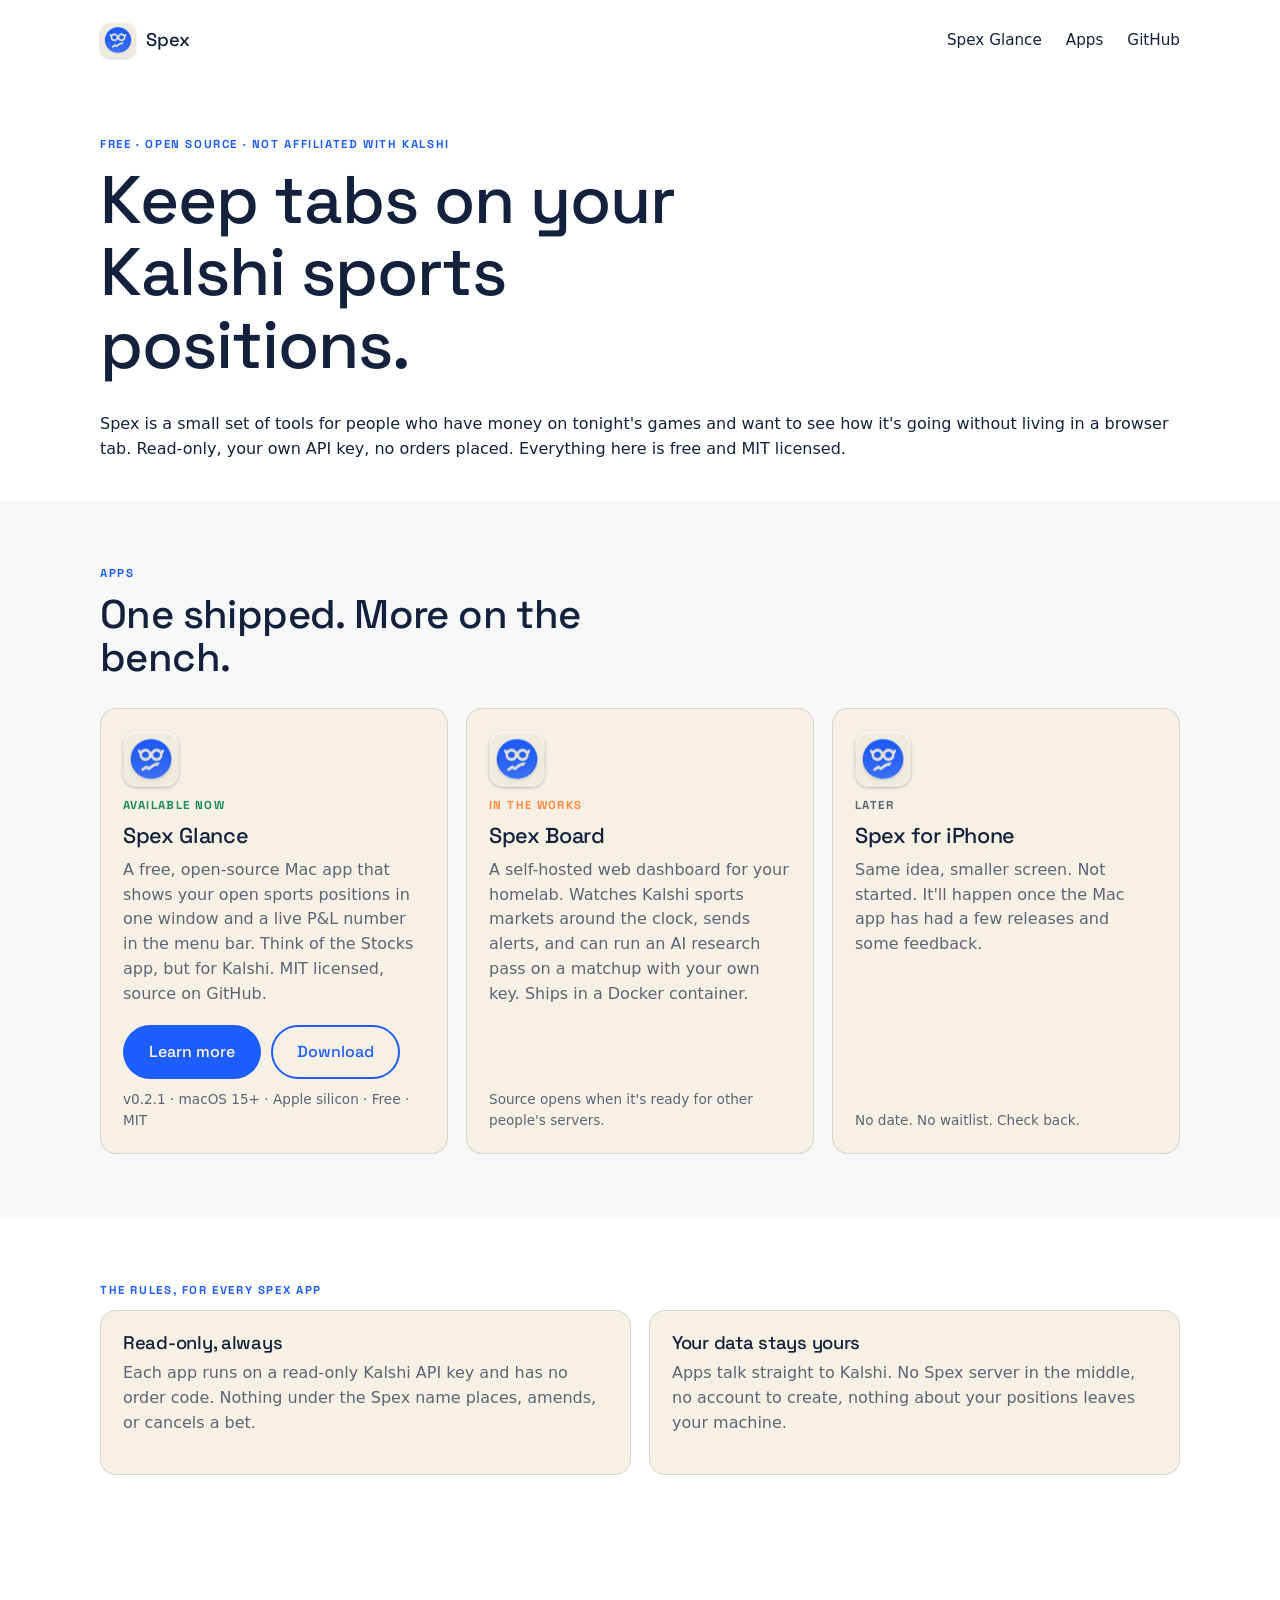
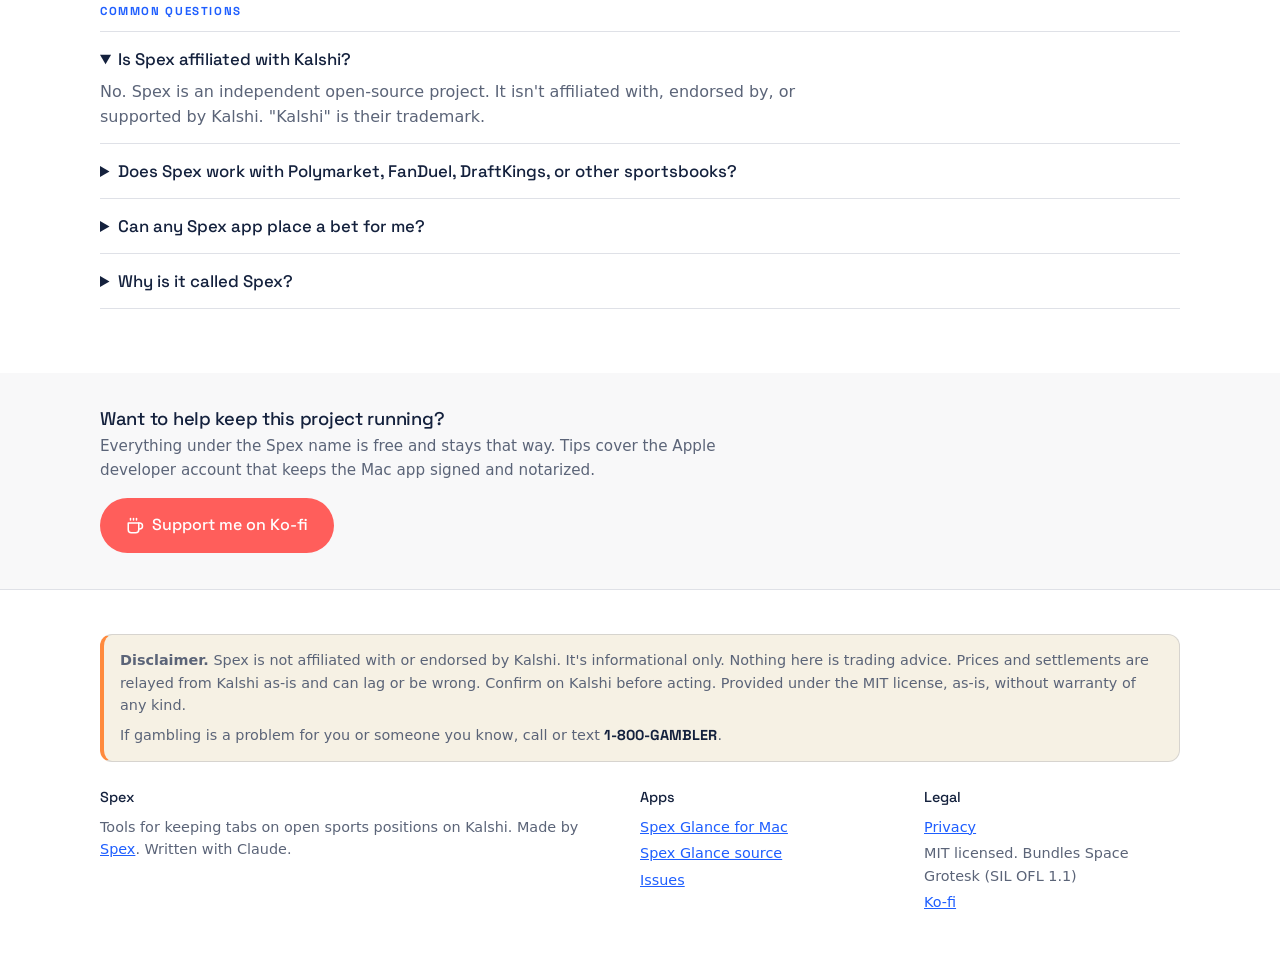
==== index.html @ ed61b1a3 "Initial import: spex.bet site (clean-copy migration)" ====
<!DOCTYPE html>
<html lang="en">
<head>
<meta charset="utf-8">
<meta name="viewport" content="width=device-width, initial-scale=1">
<title>Spex: free tools to track your Kalshi sports bets</title>
<meta name="description" content="Spex is a family of free, open-source apps for watching your open Kalshi sports positions: a Mac menu bar app now, a self-hosted dashboard next. Read-only, no orders placed. Not affiliated with Kalshi.">
<link rel="canonical" href="https://spex.bet/">
<link rel="icon" type="image/png" href="/assets/app-icon.png">
<link rel="apple-touch-icon" href="/assets/app-icon.png">
<meta name="theme-color" content="#1E5EFF">
<meta name="color-scheme" content="light dark">
<meta property="og:type" content="website">
<meta property="og:site_name" content="Spex">
<meta property="og:title" content="Spex: free tools to track your Kalshi sports bets">
<meta property="og:description" content="Free, open-source tools for watching your open Kalshi sports positions. Spex Glance for Mac is out now.">
<meta property="og:url" content="https://spex.bet/">
<meta property="og:image" content="https://spex.bet/assets/og-spex.png">
<meta name="twitter:card" content="summary_large_image">
<meta name="twitter:title" content="Spex: free tools to track your Kalshi sports bets">
<meta name="twitter:description" content="Free, open-source tools for watching your open Kalshi sports positions. Spex Glance for Mac is out now.">
<meta name="twitter:image" content="https://spex.bet/assets/og-spex.png">
<script type="application/ld+json">
{
  "@context": "https://schema.org",
  "@type": "WebSite",
  "name": "Spex",
  "url": "https://spex.bet/",
  "description": "Free, open-source tools for keeping tabs on open Kalshi sports positions.",
  "author": { "@type": "Person", "name": "Spex", "url": "https://spex.bet" }
}
</script>
<script type="application/ld+json">
{
  "@context": "https://schema.org",
  "@type": "FAQPage",
  "mainEntity": [
    { "@type": "Question", "name": "Is Spex affiliated with Kalshi?",
      "acceptedAnswer": { "@type": "Answer", "text": "No. Spex is an independent open-source project. It isn't affiliated with, endorsed by, or supported by Kalshi. Kalshi is their trademark." } },
    { "@type": "Question", "name": "Does Spex work with Polymarket, FanDuel, DraftKings, or other sportsbooks?",
      "acceptedAnswer": { "@type": "Answer", "text": "No. Every Spex app reads from Kalshi's API and nothing else. Other prediction markets and sportsbooks have their own APIs or none at all, and there's no plan to add them." } },
    { "@type": "Question", "name": "Can any Spex app place a bet for me?",
      "acceptedAnswer": { "@type": "Answer", "text": "No. They run on read-only Kalshi API keys and have no order code. They show you what you hold and what it's worth." } },
    { "@type": "Question", "name": "Why is it called Spex?",
      "acceptedAnswer": { "@type": "Answer", "text": "A haruspex was a Roman priest who predicted the future by reading the entrails of a sacrificed animal. That's roughly what checking your Kalshi portfolio at 11pm feels like. Spex is the tail end of that word, and also specs, as in the glasses in the logo. Less mess, same anxiety." } }
  ]
}
</script>
<link rel="stylesheet" href="/assets/site.css">
<style>
.apps{display:grid;grid-template-columns:repeat(3,1fr);gap:18px;margin-top:28px}
@media (max-width:860px){.apps{grid-template-columns:1fr}}
.app{display:flex;flex-direction:column;gap:10px}
.app .status{font-family:var(--display);font-weight:700;font-size:.72rem;text-transform:uppercase;letter-spacing:.12em}
.app .status.live{color:var(--up)} .app .status.soon{color:var(--ember)} .app .status.later{color:var(--muted)}
.app h3{font-size:1.35rem;margin:0}
.app p{margin:0;flex:1}
.app .row{display:flex;gap:10px;flex-wrap:wrap;margin-top:8px}
.app img{width:56px;height:56px;border-radius:14px;box-shadow:0 1px 3px rgba(11,30,68,.25)}
.hero-brand{padding-top:56px;padding-bottom:24px}
.support h3{margin:0 0 6px}
.support p{margin:0 0 16px;font-size:.95rem;max-width:70ch}
.btn.kofi{background:#FF5E5B;color:#fff}
.hero-brand h1{max-width:14ch}
.hero-brand h1{font-size:clamp(2.4rem,6vw,4.2rem)}
</style>
</head>
<body>
<header class="wrap">
  <nav aria-label="Primary">
    <a class="brand" href="/"><img src="/assets/app-icon.png" alt="" width="36" height="36">Spex</a>
    <ul>
      <li><a href="/glance/">Spex Glance</a></li>
      <li><a href="#apps">Apps</a></li>
      <li><a href="https://spex.bet">GitHub</a></li>
    </ul>
  </nav>
</header>
<main>
<section class="wrap hero-brand">
  <div class="eyebrow">Free · Open source · Not affiliated with Kalshi</div>
  <h1>Keep tabs on your Kalshi sports positions.</h1>
  <p class="lede">Spex is a small set of tools for people who have money on tonight's games and want to see how it's going without living in a browser tab. Read-only, your own API key, no orders placed. Everything here is free and MIT licensed.</p>
</section>

<section id="apps" class="alt">
  <div class="wrap">
    <div class="eyebrow">Apps</div>
    <h2>One shipped. More on the bench.</h2>
    <div class="apps">
      <div class="card app">
        <img src="/assets/app-icon.png" alt="" width="56" height="56">
        <span class="status live">Available now</span>
        <h3>Spex Glance</h3>
        <p class="muted">A free, open-source Mac app that shows your open sports positions in one window and a live P&amp;L number in the menu bar. Think of the Stocks app, but for Kalshi. MIT licensed, source on GitHub.</p>
        <div class="row">
          <a class="btn primary" href="/glance/">Learn more</a>
          <a class="btn ghost" href="https://github.com/spexbet/spex-glance/releases/latest">Download</a>
        </div>
        <span class="fineprint"><span data-version>v0.2.1</span> · macOS 15+ · Apple silicon · Free · MIT</span>
      </div>
      <div class="card app">
        <img src="/assets/app-icon.png" alt="" width="56" height="56">
        <span class="status soon">In the works</span>
        <h3>Spex Board</h3>
        <p class="muted">A self-hosted web dashboard for your homelab. Watches Kalshi sports markets around the clock, sends alerts, and can run an AI research pass on a matchup with your own key. Ships in a Docker container.</p>
        <div class="row"><span class="fineprint">Source opens when it's ready for other people's servers.</span></div>
      </div>
      <div class="card app">
        <img src="/assets/app-icon.png" alt="" width="56" height="56">
        <span class="status later">Later</span>
        <h3>Spex for iPhone</h3>
        <p class="muted">Same idea, smaller screen. Not started. It'll happen once the Mac app has had a few releases and some feedback.</p>
        <div class="row"><span class="fineprint">No date. No waitlist. Check back.</span></div>
      </div>
    </div>
  </div>
</section>

<section>
  <div class="wrap">
    <div class="eyebrow">The rules, for every Spex app</div>
    <div class="two">
      <div class="card"><h3>Read-only, always</h3><p class="muted">Each app runs on a read-only Kalshi API key and has no order code. Nothing under the Spex name places, amends, or cancels a bet.</p></div>
      <div class="card"><h3>Your data stays yours</h3><p class="muted">Apps talk straight to Kalshi. No Spex server in the middle, no account to create, nothing about your positions leaves your machine.</p></div>
    </div>
  </div>
</section>
<section>
  <div class="wrap">
    <div class="eyebrow">Common questions</div>
    <details open><summary>Is Spex affiliated with Kalshi?</summary><p>No. Spex is an independent open-source project. It isn't affiliated with, endorsed by, or supported by Kalshi. "Kalshi" is their trademark.</p></details>
    <details><summary>Does Spex work with Polymarket, FanDuel, DraftKings, or other sportsbooks?</summary><p>No. Every Spex app reads from Kalshi's API and nothing else. Other prediction markets and sportsbooks have their own APIs or none at all, and there's no plan to add them.</p></details>
    <details><summary>Can any Spex app place a bet for me?</summary><p>No. They run on read-only Kalshi API keys and have no order code. They show you what you hold and what it's worth.</p></details>
    <details><summary>Why is it called Spex?</summary><p>A haruspex was a Roman priest who predicted the future by reading the entrails of a sacrificed animal. That's roughly what checking your Kalshi portfolio at 11pm feels like. Spex is the tail end of that word, and also specs, as in the glasses in the logo. Less mess, same anxiety.</p></details>
  </div>
</section>

<section class="alt" style="padding:36px 0">
  <div class="wrap support">
    <h3>Want to help keep this project running?</h3>
    <p class="muted">Everything under the Spex name is free and stays that way. Tips cover the Apple developer account that keeps the Mac app signed and notarized.</p>
    <a class="btn kofi" href="https://ko-fi.com/U4B527UPTU">
      <svg viewBox="0 0 24 24" fill="none" stroke="currentColor" stroke-width="2" stroke-linecap="round" stroke-linejoin="round" aria-hidden="true"><path d="M17 8h1a4 4 0 0 1 0 8h-1"/><path d="M3 8h14v9a4 4 0 0 1-4 4H7a4 4 0 0 1-4-4Z"/><path d="M6 2v2"/><path d="M10 2v2"/><path d="M14 2v2"/></svg>
      Support me on Ko-fi
    </a>
  </div>
</section>
</main>

<footer>
  <div class="wrap">
    <div class="disclaimer">
      <strong>Disclaimer.</strong> Spex is not affiliated with or endorsed by Kalshi. It's informational only. Nothing here is trading advice. Prices and settlements are relayed from Kalshi as-is and can lag or be wrong. Confirm on Kalshi before acting. Provided under the MIT license, as-is, without warranty of any kind.
      <div style="margin-top:8px">If gambling is a problem for you or someone you know, call or text <span class="help">1-800-GAMBLER</span>.</div>
    </div>
    <div class="cols">
      <div>
        <h4>Spex</h4>
        <p>Tools for keeping tabs on open sports positions on Kalshi. Made by <a href="https://spex.bet">Spex</a>. Written with Claude.</p>
      </div>
      <div>
        <h4>Apps</h4>
        <ul>
          <li><a href="/glance/">Spex Glance for Mac</a></li>
          <li><a href="https://github.com/spexbet/spex-glance">Spex Glance source</a></li>
          <li><a href="https://github.com/spexbet/spex-glance/issues">Issues</a></li>
        </ul>
      </div>
      <div>
        <h4>Legal</h4>
        <ul>
          <li><a href="/privacy.html">Privacy</a></li>
          <li>MIT licensed. Bundles Space Grotesk (SIL OFL 1.1)</li>
          <li><a href="https://ko-fi.com/U4B527UPTU">Ko-fi</a></li>
        </ul>
      </div>
    </div>
  </div>
</footer>
</body>
</html>
---- assets/site.css ----
@font-face{font-family:"Space Grotesk";font-style:normal;font-weight:500;font-display:swap;src:url(/assets/fonts/space-grotesk-latin-500-normal.woff2) format("woff2")}
@font-face{font-family:"Space Grotesk";font-style:normal;font-weight:700;font-display:swap;src:url(/assets/fonts/space-grotesk-latin-700-normal.woff2) format("woff2")}

:root{
  --paper:#F6F1E4; --cobalt:#1E5EFF; --cream:#FFF4D6; --ember:#FF8A3D; --navy:#0B1E44;
  --bg:#FFFFFF; --alt:#F7F7F8; --fg:#14213D; --muted:#5B6478; --card:var(--paper); --line:rgba(11,30,68,.13);
  --up:#1B8A5A;
  --display:"Space Grotesk",ui-sans-serif,system-ui,sans-serif;
  --body:-apple-system,BlinkMacSystemFont,"SF Pro Text","Segoe UI",Inter,system-ui,sans-serif;
  --mono:ui-monospace,"SF Mono",Menlo,Consolas,monospace;
}
@media (prefers-color-scheme:dark){
  :root:not([data-theme="light"]){
    --bg:var(--navy); --alt:#10244F; --fg:#F1EDE1; --muted:#A9B3C9; --card:#12305F; --line:rgba(255,244,214,.15); --up:#4FD38F;
  }
}
:root[data-theme="dark"]{ --bg:var(--navy); --alt:#10244F; --fg:#F1EDE1; --muted:#A9B3C9; --card:#12305F; --line:rgba(255,244,214,.15); --up:#4FD38F; }

*{box-sizing:border-box}
html{scroll-behavior:smooth}
body{margin:0;background:var(--bg);color:var(--fg);font-family:var(--body);line-height:1.55;-webkit-font-smoothing:antialiased}
a{color:var(--cobalt)}
img{max-width:100%;height:auto;display:block}
.shot{max-width:100%}
h1,h2,h3{font-family:var(--display);font-weight:500;letter-spacing:-.015em;line-height:1.08;margin:0 0 .45em}
h1{font-size:clamp(2.4rem,6.4vw,4.4rem)}
h2{font-size:clamp(1.7rem,3.6vw,2.5rem);max-width:22ch}
h3{font-size:1.15rem}
p{margin:0 0 1em}
.wrap{max-width:1120px;margin:0 auto;padding:0 20px}
.eyebrow{font-family:var(--display);font-weight:700;text-transform:uppercase;letter-spacing:.14em;font-size:.72rem;color:var(--cobalt);margin-bottom:10px}
.muted{color:var(--muted)}

nav{display:flex;align-items:center;justify-content:space-between;padding:22px 0}
.brand{display:flex;align-items:center;gap:10px;text-decoration:none;color:var(--fg);font-family:var(--display);font-weight:500;font-size:1.15rem}
.brand img{width:36px;height:36px;border-radius:10px;box-shadow:0 1px 2px rgba(11,30,68,.2)}
nav ul{list-style:none;display:flex;gap:24px;margin:0;padding:0}
nav ul a{text-decoration:none;color:var(--fg);font-size:.95rem}
@media (max-width:640px){nav ul{display:none}}

.btn{display:inline-flex;align-items:center;gap:8px;border-radius:999px;padding:13px 24px;font-family:var(--display);font-weight:500;text-decoration:none;font-size:1rem;border:2px solid transparent}
.btn:active{transform:translateY(1px)}
.btn.primary{background:var(--cobalt);color:var(--cream)}
.btn.ghost{border-color:var(--cobalt);color:var(--cobalt)}
.btn svg{width:18px;height:18px}
.cta-row{display:flex;flex-wrap:wrap;gap:12px;margin:22px 0 12px}
.fineprint{font-size:.85rem;color:var(--muted)}

.hero{padding-top:36px;padding-bottom:30px}
.hero-grid{display:grid;grid-template-columns:1.15fr .85fr;gap:56px;align-items:center}
@media (max-width:880px){.hero-grid{grid-template-columns:1fr;gap:36px}}
.hero p.lede{font-size:1.2rem;max-width:48ch}
.shot{border-radius:14px;box-shadow:0 40px 80px -30px rgba(11,30,68,.55),0 0 0 1px var(--line);background:var(--card)}
.hero .shot{max-width:100%;width:420px;margin:0 auto}
.caption{font-size:.8rem;color:var(--muted);margin-top:12px;text-align:center}

section{padding:64px 0}
section.alt{background:var(--alt);background:color-mix(in srgb,var(--fg) 3%,var(--bg))}
.split{display:grid;grid-template-columns:1fr 1fr;gap:48px;align-items:center}
@media (max-width:880px){.split{grid-template-columns:1fr}}
.split .shot{max-width:100%;width:440px;margin:0 auto}
.grid{display:grid;gap:18px}
.grid.c3{grid-template-columns:repeat(3,1fr)}
@media (max-width:820px){.grid.c3{grid-template-columns:1fr}}
.card{background:var(--card);border:1px solid var(--line);border-radius:16px;padding:22px}
.card h3{margin-top:0}
.two{display:grid;grid-template-columns:1fr 1fr;gap:18px}
@media (max-width:820px){.two{grid-template-columns:1fr}}
ul.check{list-style:none;padding:0;margin:0}
ul.check li{padding:6px 0 6px 28px;position:relative}
ul.check li::before{content:"";position:absolute;left:0;top:11px;width:16px;height:16px;border-radius:50%;background:var(--cobalt)}
ul.check li::after{content:"";position:absolute;left:5px;top:14px;width:6px;height:9px;border:solid var(--cream);border-width:0 2px 2px 0;transform:rotate(45deg)}
ul.no li::before{background:var(--muted)}
ul.no li::after{border:0;width:8px;height:2px;background:var(--cream);left:4px;top:18px;transform:none}
ol.steps{counter-reset:s;list-style:none;padding:0;margin:0;display:grid;gap:14px}
ol.steps li{counter-increment:s;background:var(--card);border:1px solid var(--line);border-radius:16px;padding:18px 18px 18px 66px;position:relative}
ol.steps li::before{content:counter(s);position:absolute;left:18px;top:16px;width:32px;height:32px;border-radius:50%;background:var(--cobalt);color:var(--cream);font-family:var(--display);font-weight:700;display:grid;place-items:center}
ol.steps b{font-family:var(--display);font-weight:500;display:block;margin-bottom:2px}
details{border-top:1px solid var(--line);padding:14px 0}
details:last-of-type{border-bottom:1px solid var(--line)}
summary{cursor:pointer;font-family:var(--display);font-weight:500;font-size:1.05rem}
details p{margin:8px 0 0;color:var(--muted);max-width:70ch}
kbd{font-family:var(--mono);font-size:.85em;background:var(--alt);background:color-mix(in srgb,var(--fg) 8%,var(--bg));border:1px solid var(--line);border-radius:5px;padding:1px 6px}
.reqs{display:flex;flex-wrap:wrap;gap:10px;margin-top:20px}
.reqs span{border:1px solid var(--line);border-radius:999px;padding:6px 14px;font-size:.9rem;background:var(--card)}

footer{padding:44px 0 60px;border-top:1px solid var(--line);font-size:.9rem;color:var(--muted)}
footer .cols{display:grid;grid-template-columns:2fr 1fr 1fr;gap:28px}
@media (max-width:820px){footer .cols{grid-template-columns:1fr}}
footer h4{font-family:var(--display);font-weight:500;color:var(--fg);margin:0 0 8px}
footer ul{list-style:none;padding:0;margin:0}
footer li{margin:4px 0}
.disclaimer{border:1px solid var(--line);border-left:4px solid var(--ember);border-radius:12px;padding:14px 16px;margin:0 0 24px;background:var(--card)}
.help{font-family:var(--display);font-weight:700;color:var(--fg)}

.features .card{display:flex;flex-direction:column}
.features .card h3{margin-top:0}
.features .card p{margin:0}
.fi{display:inline-grid;place-items:center;width:40px;height:40px;border-radius:12px;background:var(--cobalt);color:var(--cream);margin-bottom:12px}
.fi svg{width:22px;height:22px;fill:none;stroke:currentColor;stroke-width:2;stroke-linecap:round;stroke-linejoin:round}

/* detail crop shown wider than the hero window, so its text reads larger, like a magnified slice */
.split>div{min-width:0}
.zoom{border-radius:14px;overflow:hidden;box-shadow:0 40px 80px -30px rgba(11,30,68,.55),0 0 0 1px var(--line);background:var(--card);width:100%;max-width:600px;margin:0 auto}
.zoom img{width:100%;display:block}

/* Homebrew one-liner under the download buttons */
.brew{display:inline-flex;align-items:center;gap:10px;max-width:100%;margin:2px 0 10px;padding:8px 8px 8px 12px;border:1px solid var(--line);border-radius:12px;background:var(--card);font-size:.9rem}
.brew .tag{font-family:var(--display);font-weight:700;text-transform:uppercase;letter-spacing:.12em;font-size:.66rem;color:var(--cobalt);white-space:nowrap}
.brew code{font-family:var(--mono);font-size:.86em;color:var(--fg);overflow-x:auto;white-space:nowrap;min-width:0;flex:1 1 auto;scrollbar-width:thin}
.brew button{font:inherit;font-family:var(--display);font-weight:500;font-size:.8rem;border:0;border-radius:999px;padding:6px 12px;background:var(--cobalt);color:var(--cream);cursor:pointer;white-space:nowrap}
.brew button:active{transform:translateY(1px)}
@media (max-width:520px){.brew{display:flex;flex-wrap:wrap;width:100%;box-sizing:border-box}.brew code{flex:1 1 100%;order:3;padding-top:4px}.brew button{margin-left:auto}}
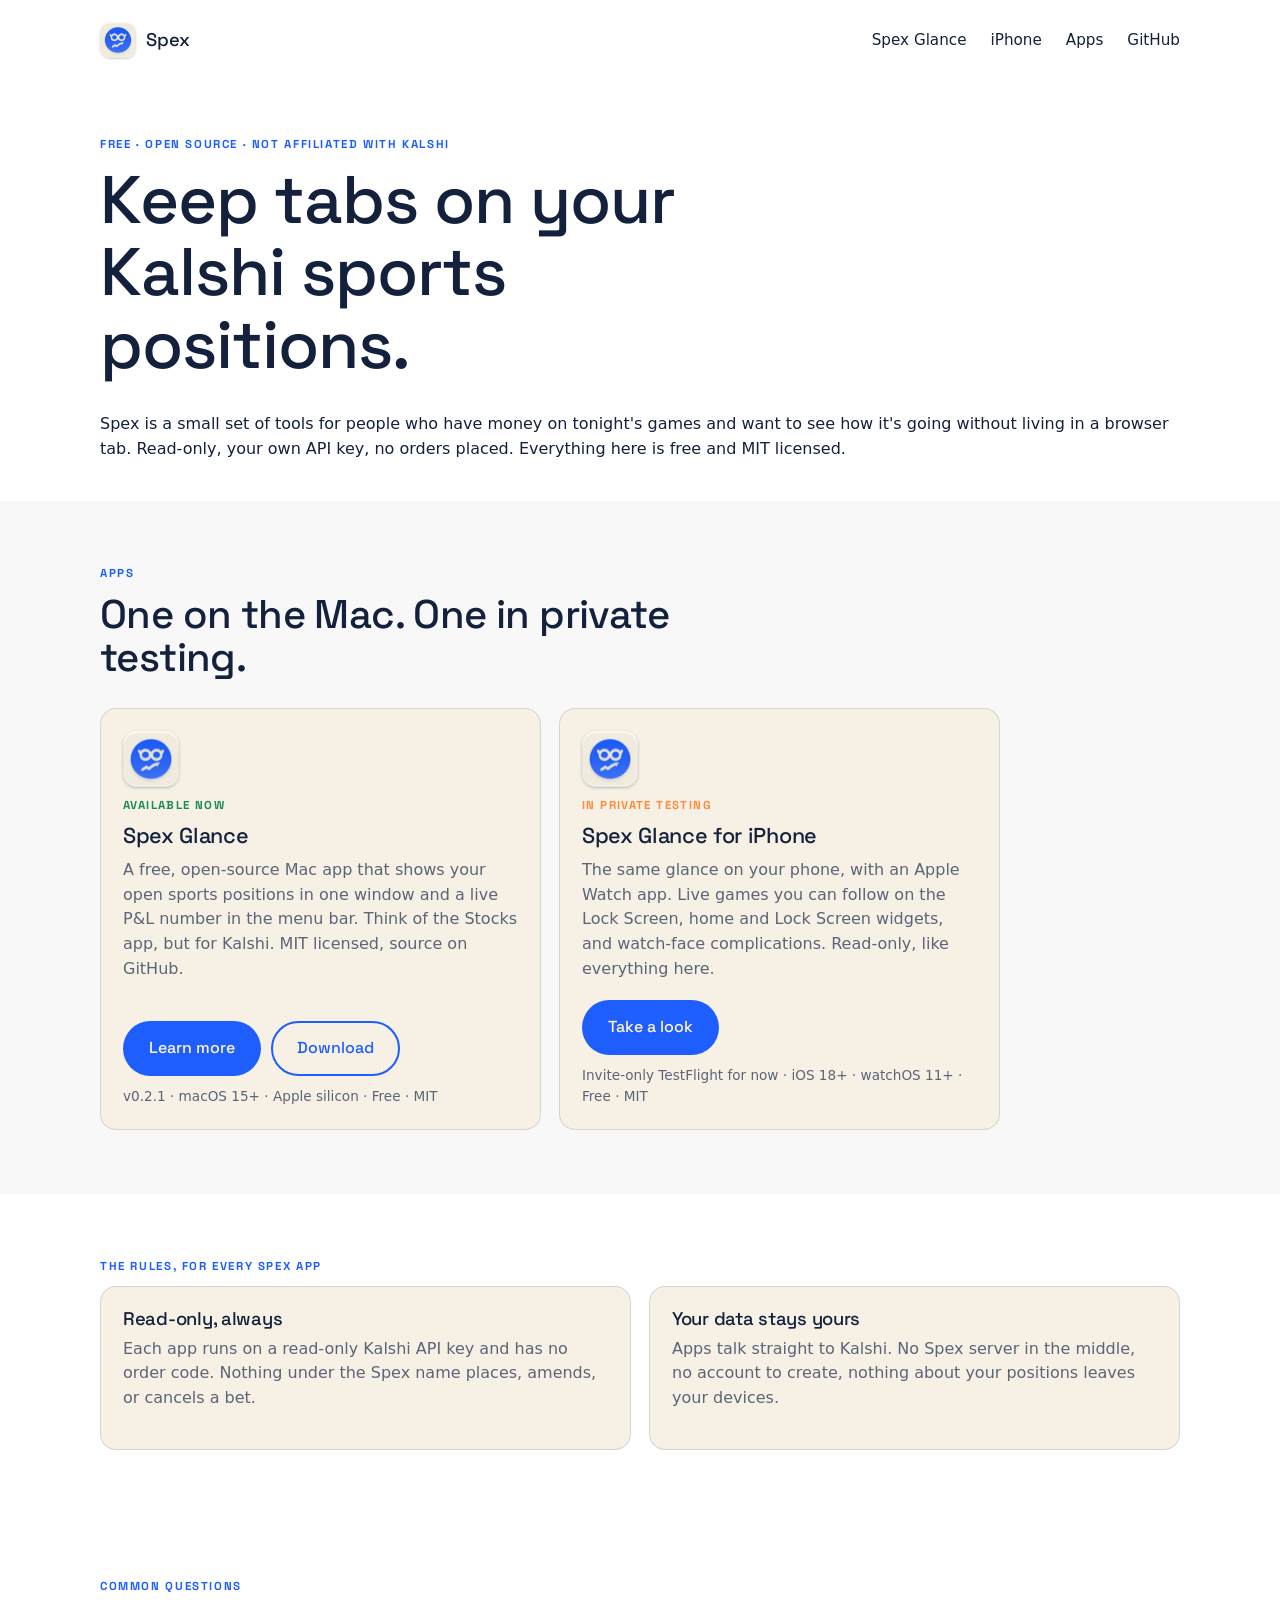
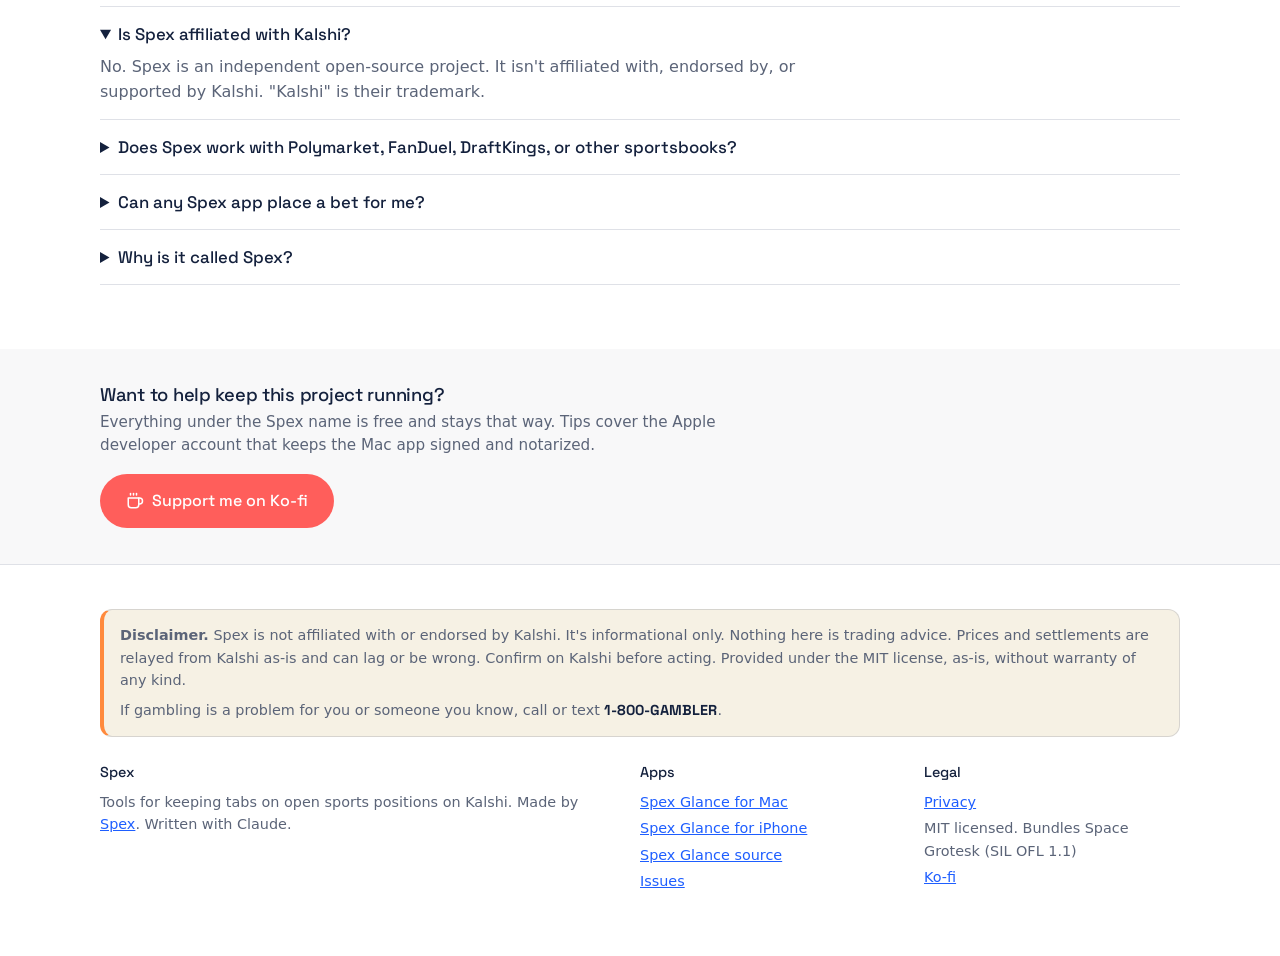
==== commit c8094d2a: "Spex Glance for iPhone and Apple Watch page (private testing); drop Spex Board - New /ios/ page: the" ====
--- a/index.html
+++ b/index.html
@@ -4,7 +4,7 @@
 <meta charset="utf-8">
 <meta name="viewport" content="width=device-width, initial-scale=1">
 <title>Spex: free tools to track your Kalshi sports bets</title>
-<meta name="description" content="Spex is a family of free, open-source apps for watching your open Kalshi sports positions: a Mac menu bar app now, a self-hosted dashboard next. Read-only, no orders placed. Not affiliated with Kalshi.">
+<meta name="description" content="Spex is a family of free, open-source apps for watching your open Kalshi sports positions: a Mac menu bar app now, an iPhone and Apple Watch app in private testing. Read-only, no orders placed. Not affiliated with Kalshi.">
 <link rel="canonical" href="https://spex.bet/">
 <link rel="icon" type="image/png" href="/assets/app-icon.png">
 <link rel="apple-touch-icon" href="/assets/app-icon.png">
@@ -48,7 +48,7 @@
 </script>
 <link rel="stylesheet" href="/assets/site.css">
 <style>
-.apps{display:grid;grid-template-columns:repeat(3,1fr);gap:18px;margin-top:28px}
+.apps{display:grid;grid-template-columns:repeat(2,1fr);gap:18px;margin-top:28px;max-width:900px}
 @media (max-width:860px){.apps{grid-template-columns:1fr}}
 .app{display:flex;flex-direction:column;gap:10px}
 .app .status{font-family:var(--display);font-weight:700;font-size:.72rem;text-transform:uppercase;letter-spacing:.12em}
@@ -71,6 +71,7 @@
     <a class="brand" href="/"><img src="/assets/app-icon.png" alt="" width="36" height="36">Spex</a>
     <ul>
       <li><a href="/glance/">Spex Glance</a></li>
+      <li><a href="/ios/">iPhone</a></li>
       <li><a href="#apps">Apps</a></li>
       <li><a href="https://spex.bet">GitHub</a></li>
     </ul>
@@ -86,7 +87,7 @@
 <section id="apps" class="alt">
   <div class="wrap">
     <div class="eyebrow">Apps</div>
-    <h2>One shipped. More on the bench.</h2>
+    <h2>One on the Mac. One in private testing.</h2>
     <div class="apps">
       <div class="card app">
         <img src="/assets/app-icon.png" alt="" width="56" height="56">
@@ -101,17 +102,13 @@
       </div>
       <div class="card app">
         <img src="/assets/app-icon.png" alt="" width="56" height="56">
-        <span class="status soon">In the works</span>
-        <h3>Spex Board</h3>
-        <p class="muted">A self-hosted web dashboard for your homelab. Watches Kalshi sports markets around the clock, sends alerts, and can run an AI research pass on a matchup with your own key. Ships in a Docker container.</p>
-        <div class="row"><span class="fineprint">Source opens when it's ready for other people's servers.</span></div>
-      </div>
-      <div class="card app">
-        <img src="/assets/app-icon.png" alt="" width="56" height="56">
-        <span class="status later">Later</span>
-        <h3>Spex for iPhone</h3>
-        <p class="muted">Same idea, smaller screen. Not started. It'll happen once the Mac app has had a few releases and some feedback.</p>
-        <div class="row"><span class="fineprint">No date. No waitlist. Check back.</span></div>
+        <span class="status soon">In private testing</span>
+        <h3>Spex Glance for iPhone</h3>
+        <p class="muted">The same glance on your phone, with an Apple Watch app. Live games you can follow on the Lock Screen, home and Lock Screen widgets, and watch-face complications. Read-only, like everything here.</p>
+        <div class="row">
+          <a class="btn primary" href="/ios/">Take a look</a>
+        </div>
+        <span class="fineprint">Invite-only TestFlight for now · iOS 18+ · watchOS 11+ · Free · MIT</span>
       </div>
     </div>
   </div>
@@ -122,7 +119,7 @@
     <div class="eyebrow">The rules, for every Spex app</div>
     <div class="two">
       <div class="card"><h3>Read-only, always</h3><p class="muted">Each app runs on a read-only Kalshi API key and has no order code. Nothing under the Spex name places, amends, or cancels a bet.</p></div>
-      <div class="card"><h3>Your data stays yours</h3><p class="muted">Apps talk straight to Kalshi. No Spex server in the middle, no account to create, nothing about your positions leaves your machine.</p></div>
+      <div class="card"><h3>Your data stays yours</h3><p class="muted">Apps talk straight to Kalshi. No Spex server in the middle, no account to create, nothing about your positions leaves your devices.</p></div>
     </div>
   </div>
 </section>
@@ -163,6 +160,7 @@
         <h4>Apps</h4>
         <ul>
           <li><a href="/glance/">Spex Glance for Mac</a></li>
+          <li><a href="/ios/">Spex Glance for iPhone</a></li>
           <li><a href="https://github.com/spexbet/spex-glance">Spex Glance source</a></li>
           <li><a href="https://github.com/spexbet/spex-glance/issues">Issues</a></li>
         </ul>
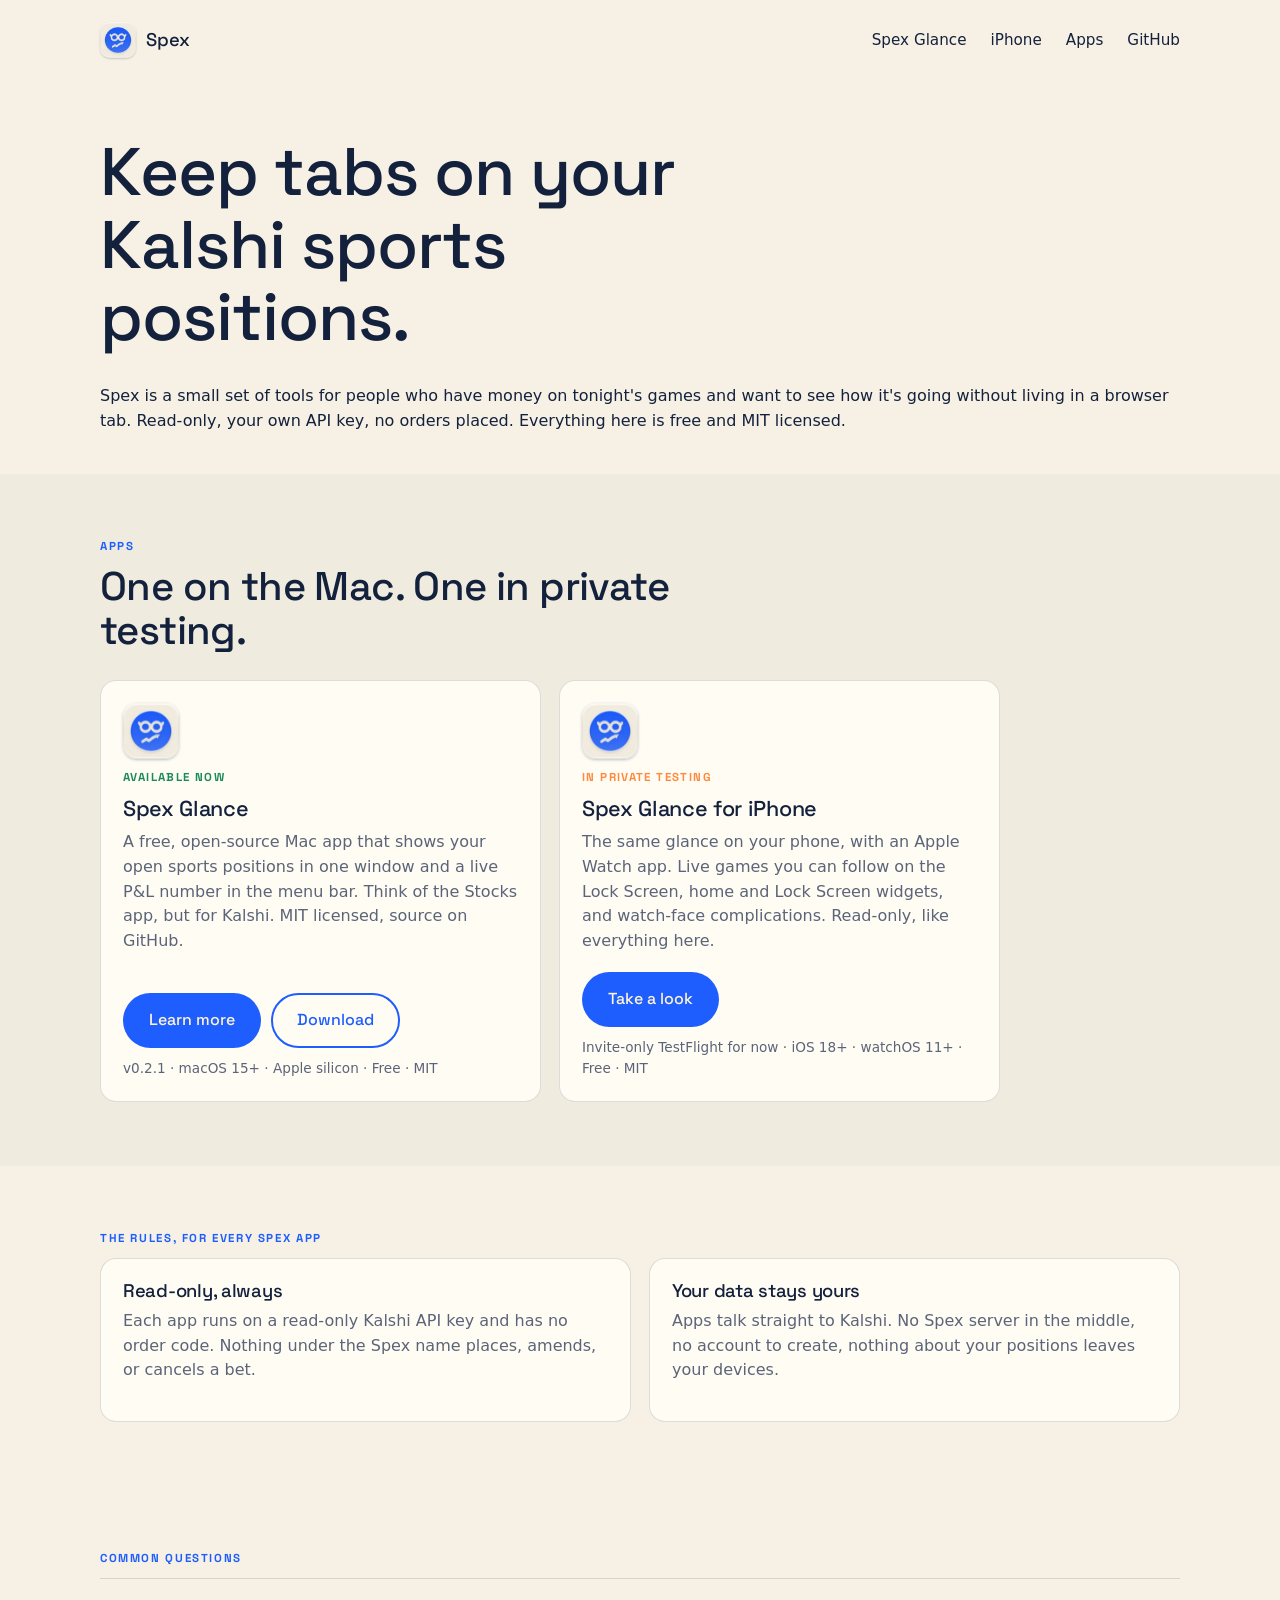
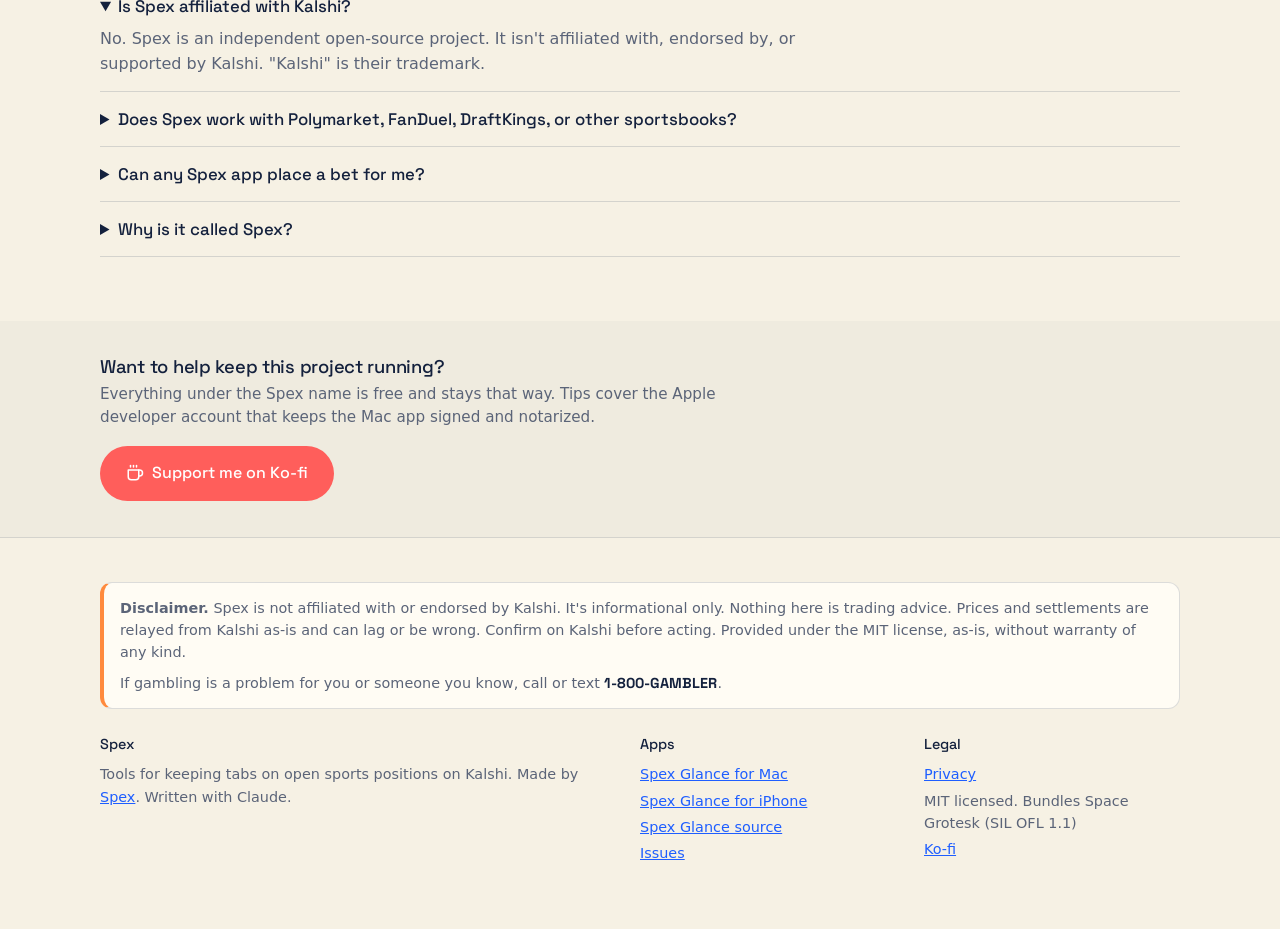
==== commit ae8e76a9: "Site: one paper look, its own layout; widget images instead of a stock home screen The site had drif" ====
--- a/index.html
+++ b/index.html
@@ -9,7 +9,7 @@
 <link rel="icon" type="image/png" href="/assets/app-icon.png">
 <link rel="apple-touch-icon" href="/assets/app-icon.png">
 <meta name="theme-color" content="#1E5EFF">
-<meta name="color-scheme" content="light dark">
+<meta name="color-scheme" content="light">
 <meta property="og:type" content="website">
 <meta property="og:site_name" content="Spex">
 <meta property="og:title" content="Spex: free tools to track your Kalshi sports bets">
@@ -79,7 +79,6 @@
 </header>
 <main>
 <section class="wrap hero-brand">
-  <div class="eyebrow">Free · Open source · Not affiliated with Kalshi</div>
   <h1>Keep tabs on your Kalshi sports positions.</h1>
   <p class="lede">Spex is a small set of tools for people who have money on tonight's games and want to see how it's going without living in a browser tab. Read-only, your own API key, no orders placed. Everything here is free and MIT licensed.</p>
 </section>
--- a/assets/site.css
+++ b/assets/site.css
@@ -3,18 +3,14 @@
 
 :root{
   --paper:#F6F1E4; --cobalt:#1E5EFF; --cream:#FFF4D6; --ember:#FF8A3D; --navy:#0B1E44;
-  --bg:#FFFFFF; --alt:#F7F7F8; --fg:#14213D; --muted:#5B6478; --card:var(--paper); --line:rgba(11,30,68,.13);
+  /* One look, the app icon's: paper ground, cobalt, cream. No dark theme. */
+  --bg:var(--paper); --alt:#EFE7D3; --fg:#14213D; --muted:#5B6478; --card:#FFFCF4; --line:rgba(11,30,68,.14);
   --up:#1B8A5A;
   --display:"Space Grotesk",ui-sans-serif,system-ui,sans-serif;
   --body:-apple-system,BlinkMacSystemFont,"SF Pro Text","Segoe UI",Inter,system-ui,sans-serif;
   --mono:ui-monospace,"SF Mono",Menlo,Consolas,monospace;
 }
-@media (prefers-color-scheme:dark){
-  :root:not([data-theme="light"]){
-    --bg:var(--navy); --alt:#10244F; --fg:#F1EDE1; --muted:#A9B3C9; --card:#12305F; --line:rgba(255,244,214,.15); --up:#4FD38F;
-  }
-}
-:root[data-theme="dark"]{ --bg:var(--navy); --alt:#10244F; --fg:#F1EDE1; --muted:#A9B3C9; --card:#12305F; --line:rgba(255,244,214,.15); --up:#4FD38F; }
+html{color-scheme:light}
 
 *{box-sizing:border-box}
 html{scroll-behavior:smooth}
@@ -111,3 +107,11 @@
 .brew button{font:inherit;font-family:var(--display);font-weight:500;font-size:.8rem;border:0;border-radius:999px;padding:6px 12px;background:var(--cobalt);color:var(--cream);cursor:pointer;white-space:nowrap}
 .brew button:active{transform:translateY(1px)}
 @media (max-width:520px){.brew{display:flex;flex-wrap:wrap;width:100%;box-sizing:border-box}.brew code{flex:1 1 100%;order:3;padding-top:4px}.brew button{margin-left:auto}}
+
+/* Features as a ruled list, like a box score: no icon tiles. */
+.ledger{display:grid;grid-template-columns:repeat(2,1fr);gap:0 48px;margin-top:22px}
+@media (max-width:760px){.ledger{grid-template-columns:1fr}}
+.ledger>div{border-top:2px solid var(--fg);padding:16px 0 26px}
+.ledger h3{font-size:1.2rem;margin:0 0 .4em}
+.ledger h3 .k{font-family:var(--mono);font-size:.78rem;font-weight:400;color:var(--cobalt);margin-right:10px;letter-spacing:0}
+.ledger p{margin:0;color:var(--muted)}
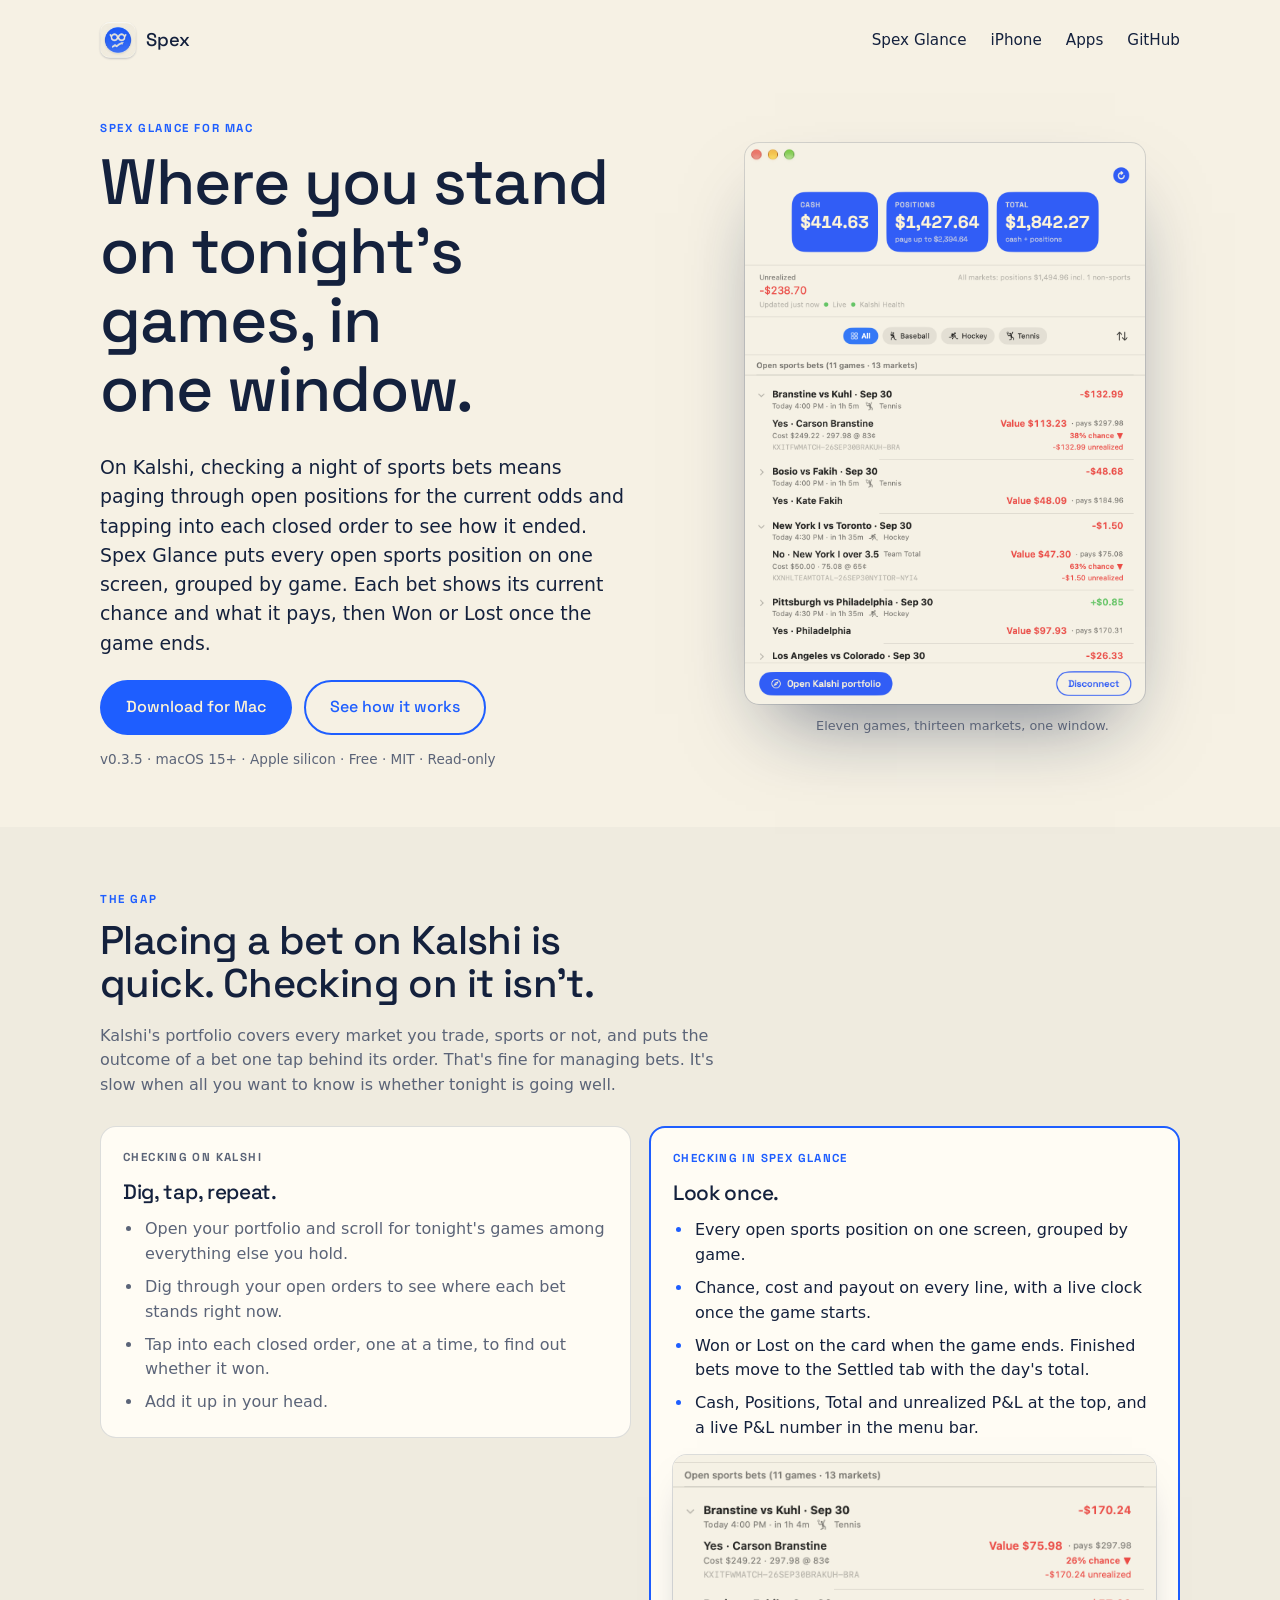
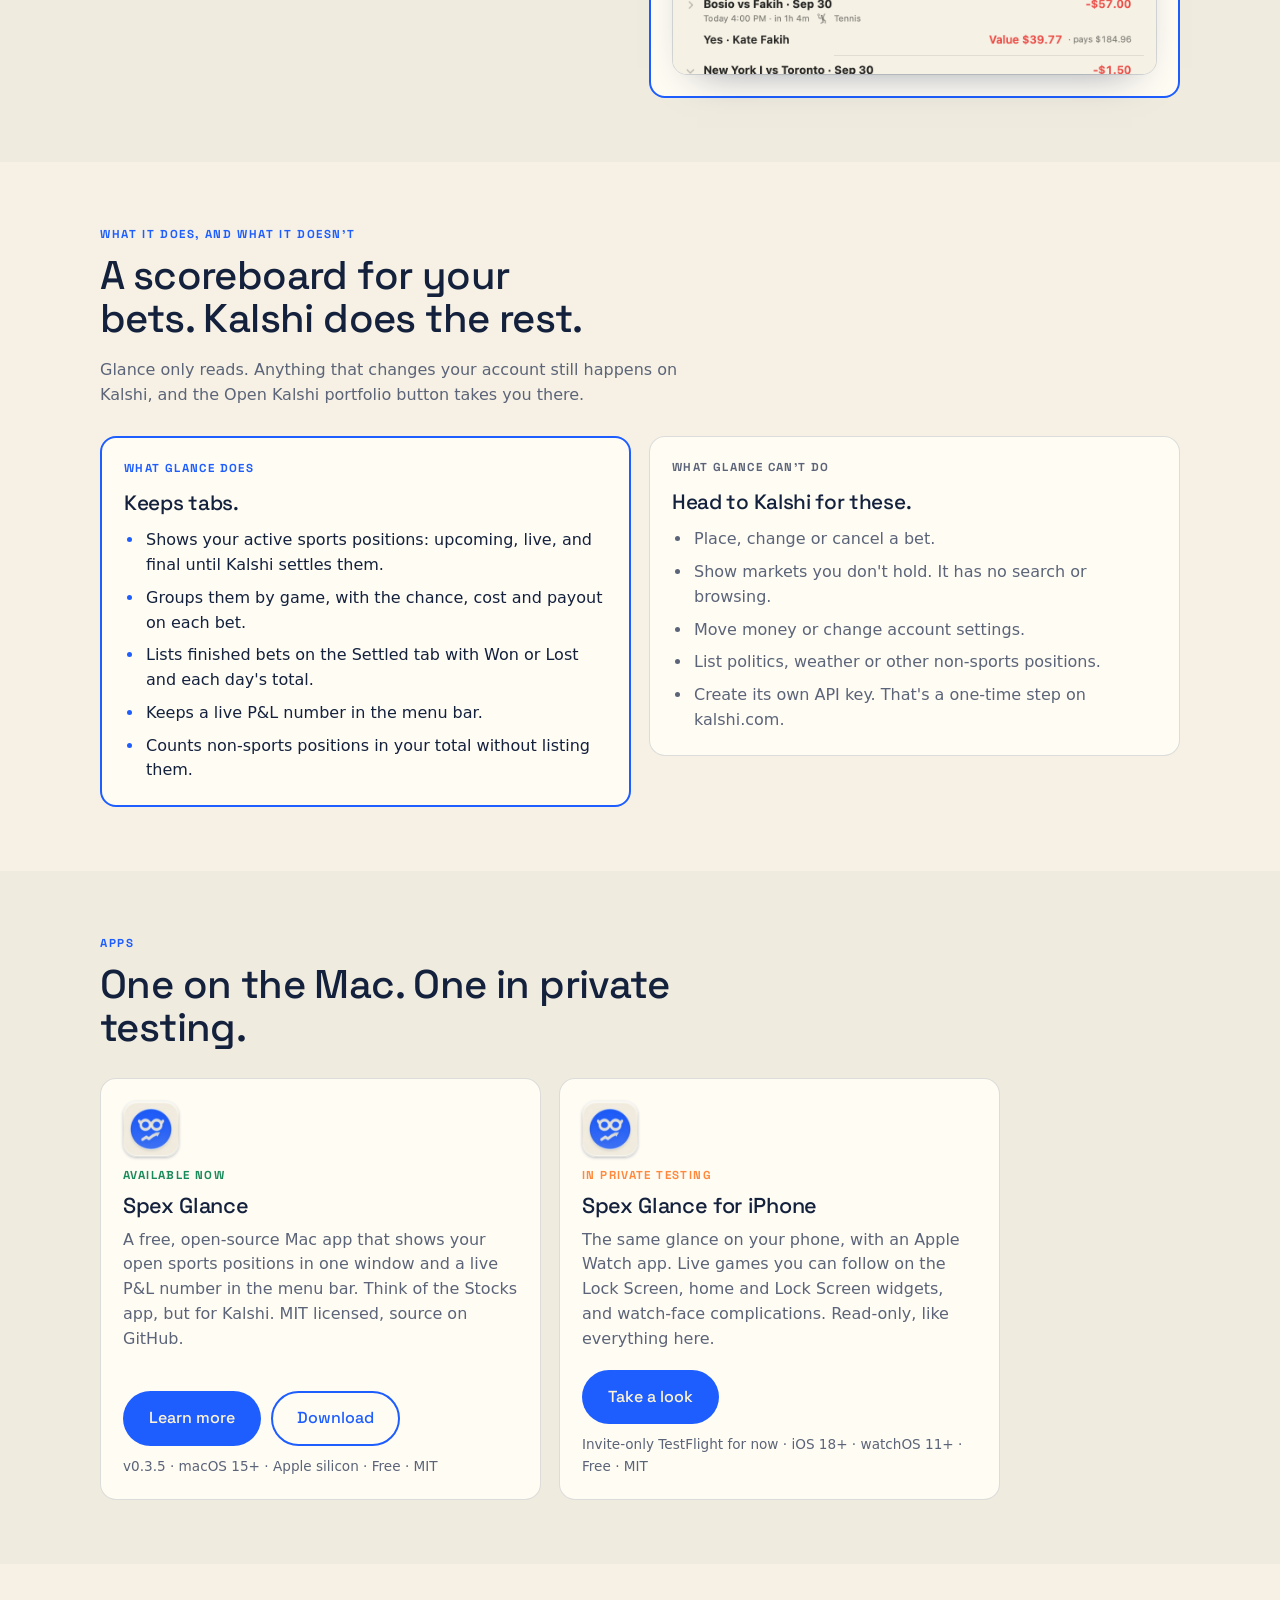
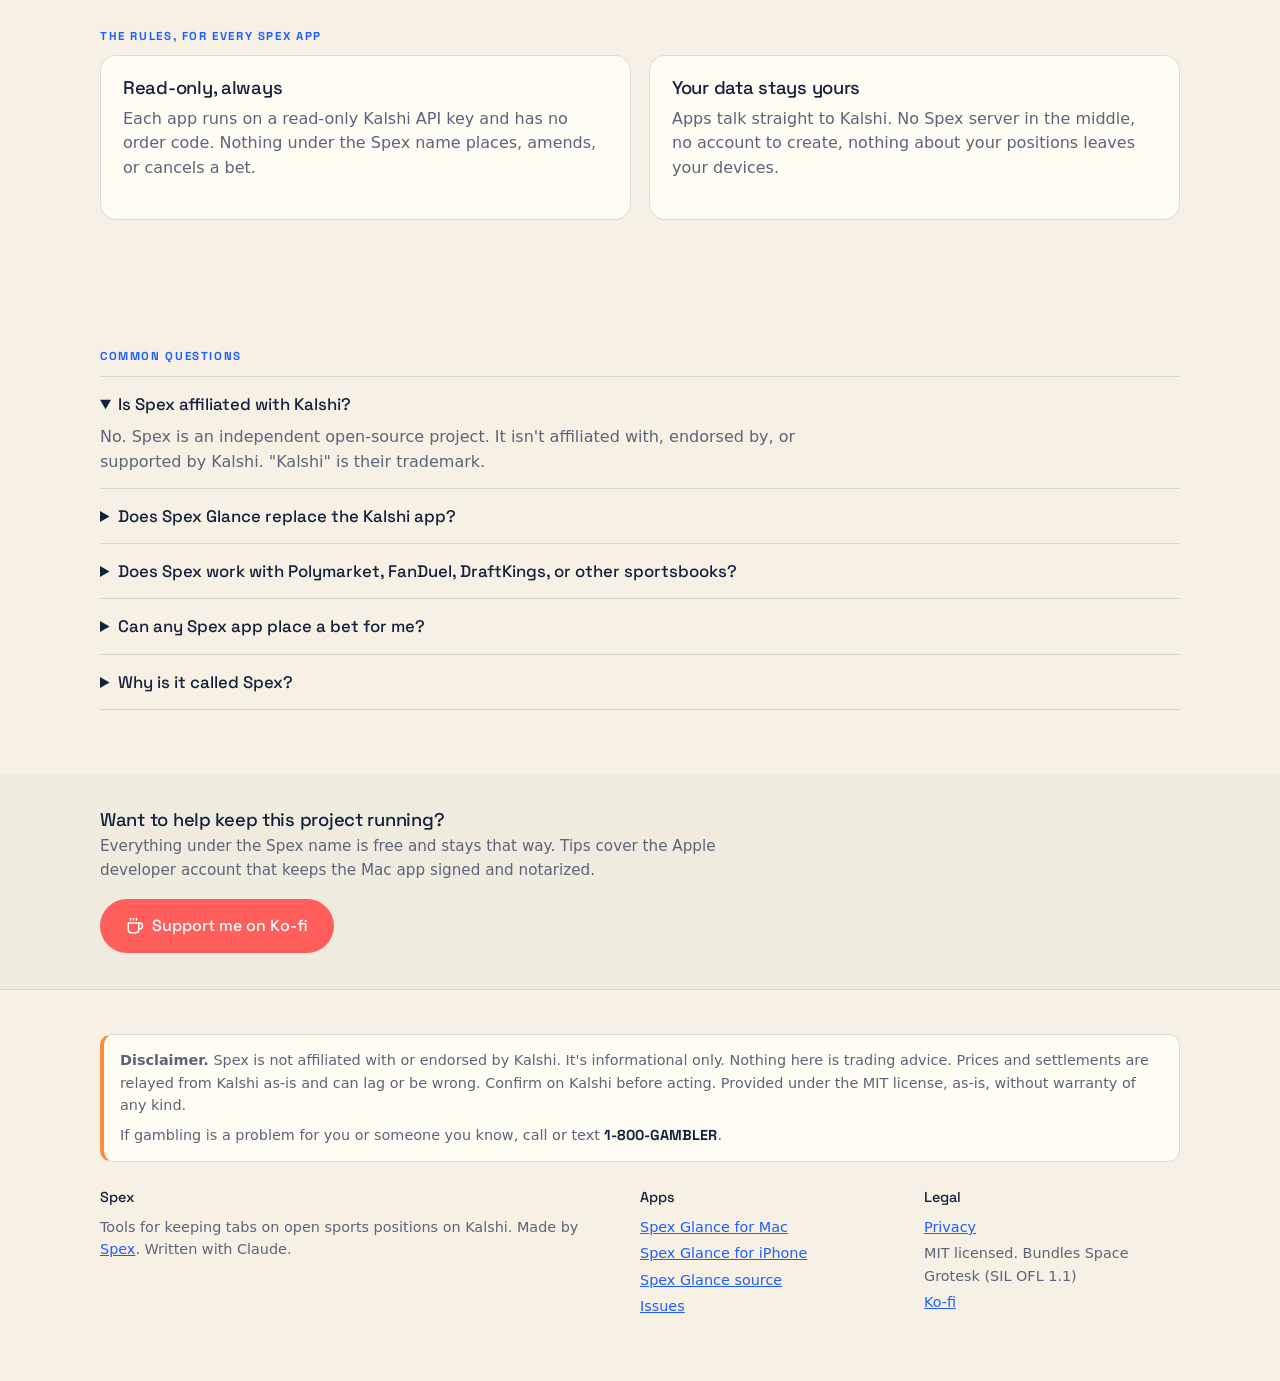
==== commit 50c1af4b: "Homepage: lead with the gap Spex Glance fills on Kalshi New hero for Spex Glance, a side-by-side of " ====
--- a/index.html
+++ b/index.html
@@ -3,8 +3,8 @@
 <head>
 <meta charset="utf-8">
 <meta name="viewport" content="width=device-width, initial-scale=1">
-<title>Spex: free tools to track your Kalshi sports bets</title>
-<meta name="description" content="Spex is a family of free, open-source apps for watching your open Kalshi sports positions: a Mac menu bar app now, an iPhone and Apple Watch app in private testing. Read-only, no orders placed. Not affiliated with Kalshi.">
+<title>Spex: see where you stand on your Kalshi sports bets</title>
+<meta name="description" content="Spex Glance is a free, open-source Mac app that puts every open Kalshi sports position on one screen: grouped by game, with the current chance, what it pays, and Won or Lost when it ends. Read-only. Not affiliated with Kalshi.">
 <link rel="canonical" href="https://spex.bet/">
 <link rel="icon" type="image/png" href="/assets/app-icon.png">
 <link rel="apple-touch-icon" href="/assets/app-icon.png">
@@ -12,13 +12,13 @@
 <meta name="color-scheme" content="light">
 <meta property="og:type" content="website">
 <meta property="og:site_name" content="Spex">
-<meta property="og:title" content="Spex: free tools to track your Kalshi sports bets">
-<meta property="og:description" content="Free, open-source tools for watching your open Kalshi sports positions. Spex Glance for Mac is out now.">
+<meta property="og:title" content="Spex: see where you stand on your Kalshi sports bets">
+<meta property="og:description" content="Every open Kalshi sports position on one screen, grouped by game. Free, open-source, read-only. Spex Glance for Mac is out now.">
 <meta property="og:url" content="https://spex.bet/">
 <meta property="og:image" content="https://spex.bet/assets/og-spex.png">
 <meta name="twitter:card" content="summary_large_image">
-<meta name="twitter:title" content="Spex: free tools to track your Kalshi sports bets">
-<meta name="twitter:description" content="Free, open-source tools for watching your open Kalshi sports positions. Spex Glance for Mac is out now.">
+<meta name="twitter:title" content="Spex: see where you stand on your Kalshi sports bets">
+<meta name="twitter:description" content="Every open Kalshi sports position on one screen, grouped by game. Free, open-source, read-only. Spex Glance for Mac is out now.">
 <meta name="twitter:image" content="https://spex.bet/assets/og-spex.png">
 <script type="application/ld+json">
 {
@@ -37,6 +37,8 @@
   "mainEntity": [
     { "@type": "Question", "name": "Is Spex affiliated with Kalshi?",
       "acceptedAnswer": { "@type": "Answer", "text": "No. Spex is an independent open-source project. It isn't affiliated with, endorsed by, or supported by Kalshi. Kalshi is their trademark." } },
+    { "@type": "Question", "name": "Does Spex Glance replace the Kalshi app?",
+      "acceptedAnswer": { "@type": "Answer", "text": "No. Kalshi is where you place, change and cancel bets. Spex Glance only shows you where your sports positions stand, and its Open Kalshi portfolio button takes you back there when you want to act." } },
     { "@type": "Question", "name": "Does Spex work with Polymarket, FanDuel, DraftKings, or other sportsbooks?",
       "acceptedAnswer": { "@type": "Answer", "text": "No. Every Spex app reads from Kalshi's API and nothing else. Other prediction markets and sportsbooks have their own APIs or none at all, and there's no plan to add them." } },
     { "@type": "Question", "name": "Can any Spex app place a bet for me?",
@@ -48,6 +50,30 @@
 </script>
 <link rel="stylesheet" href="/assets/site.css">
 <style>
+/* Hero: the claim on the left, the window that proves it on the right */
+.hero-home{padding-top:40px;padding-bottom:56px}
+.hero-home h1{font-size:clamp(2.4rem,5.6vw,4rem);max-width:13ch;text-wrap:balance}
+.hero-home .lede{font-size:1.18rem;max-width:44ch}
+.hero-home .shot{width:400px}
+
+/* The gap: two ways to answer "how am I doing tonight?" */
+.gap-head{max-width:62ch;margin-bottom:28px}
+.gap-head h2{max-width:20ch;text-wrap:balance}
+.gap{display:grid;grid-template-columns:1fr 1fr;gap:18px;align-items:start}
+@media (max-width:860px){.gap{grid-template-columns:1fr}}
+.gap>.card{min-width:0;display:flex;flex-direction:column;gap:14px}
+.gap .who{font-family:var(--display);font-weight:700;font-size:.72rem;text-transform:uppercase;letter-spacing:.12em}
+.gap .who.then{color:var(--muted)} .gap .who.now{color:var(--cobalt)}
+.gap h3{margin:0;font-size:1.3rem}
+.gap .zoom{max-width:100%;box-shadow:0 18px 40px -24px rgba(11,30,68,.5),0 0 0 1px var(--line)}
+.gap .card.glance{border:2px solid var(--cobalt)}
+.gap ul.dots{margin:0;padding-left:1.25em;display:grid;gap:8px}
+.gap ul.dots li{padding-left:2px}
+.gap ul.dots li::marker{color:var(--cobalt)}
+.gap ul.dots.muted li::marker{color:var(--muted)}
+
+
+/* Apps */
 .apps{display:grid;grid-template-columns:repeat(2,1fr);gap:18px;margin-top:28px;max-width:900px}
 @media (max-width:860px){.apps{grid-template-columns:1fr}}
 .app{display:flex;flex-direction:column;gap:10px}
@@ -57,12 +83,9 @@
 .app p{margin:0;flex:1}
 .app .row{display:flex;gap:10px;flex-wrap:wrap;margin-top:8px}
 .app img{width:56px;height:56px;border-radius:14px;box-shadow:0 1px 3px rgba(11,30,68,.25)}
-.hero-brand{padding-top:56px;padding-bottom:24px}
 .support h3{margin:0 0 6px}
 .support p{margin:0 0 16px;font-size:.95rem;max-width:70ch}
 .btn.kofi{background:#FF5E5B;color:#fff}
-.hero-brand h1{max-width:14ch}
-.hero-brand h1{font-size:clamp(2.4rem,6vw,4.2rem)}
 </style>
 </head>
 <body>
@@ -73,14 +96,95 @@
       <li><a href="/glance/">Spex Glance</a></li>
       <li><a href="/ios/">iPhone</a></li>
       <li><a href="#apps">Apps</a></li>
-      <li><a href="https://spex.bet">GitHub</a></li>
+      <li><a href="https://github.com/spexbet/spex-glance">GitHub</a></li>
     </ul>
   </nav>
 </header>
 <main>
-<section class="wrap hero-brand">
-  <h1>Keep tabs on your Kalshi sports positions.</h1>
-  <p class="lede">Spex is a small set of tools for people who have money on tonight's games and want to see how it's going without living in a browser tab. Read-only, your own API key, no orders placed. Everything here is free and MIT licensed.</p>
+<section class="wrap hero-home">
+  <div class="hero-grid">
+    <div>
+      <div class="eyebrow">Spex Glance for Mac</div>
+      <h1>Where you stand on tonight's games, in one window.</h1>
+      <p class="lede">On Kalshi, checking a night of sports bets means paging through open positions for the current odds and tapping into each closed order to see how it ended. Spex Glance puts every open sports position on one screen, grouped by game. Each bet shows its current chance and what it pays, then Won or Lost once the game ends.</p>
+      <div class="cta-row">
+        <a class="btn primary" href="https://github.com/spexbet/spex-glance/releases/latest">Download for Mac</a>
+        <a class="btn ghost" href="/glance/">See how it works</a>
+      </div>
+      <span class="fineprint"><span data-version>v0.3.5</span> · macOS 15+ · Apple silicon · Free · MIT · Read-only</span>
+    </div>
+    <div>
+      <img class="shot" src="/assets/screenshot-main.png" alt="Spex Glance window showing Cash, Positions and Total tiles, unrealized P&amp;L, sport filters, and open bets grouped by game with cost, value, chance and payout" width="560" height="785">
+      <p class="caption">Eleven games, thirteen markets, one window.</p>
+    </div>
+  </div>
+</section>
+
+<section class="alt">
+  <div class="wrap">
+    <div class="gap-head">
+      <div class="eyebrow">The gap</div>
+      <h2>Placing a bet on Kalshi is quick. Checking on it isn't.</h2>
+      <p class="muted">Kalshi's portfolio covers every market you trade, sports or not, and puts the outcome of a bet one tap behind its order. That's fine for managing bets. It's slow when all you want to know is whether tonight is going well.</p>
+    </div>
+    <div class="gap">
+      <div class="card">
+        <span class="who then">Checking on Kalshi</span>
+        <h3>Dig, tap, repeat.</h3>
+        <ul class="dots muted">
+          <li>Open your portfolio and scroll for tonight's games among everything else you hold.</li>
+          <li>Dig through your open orders to see where each bet stands right now.</li>
+          <li>Tap into each closed order, one at a time, to find out whether it won.</li>
+          <li>Add it up in your head.</li>
+        </ul>
+      </div>
+      <div class="card glance">
+        <span class="who now">Checking in Spex Glance</span>
+        <h3>Look once.</h3>
+        <ul class="dots">
+          <li>Every open sports position on one screen, grouped by game.</li>
+          <li>Chance, cost and payout on every line, with a live clock once the game starts.</li>
+          <li>Won or Lost on the card when the game ends. Finished bets move to the Settled tab with the day's total.</li>
+          <li>Cash, Positions, Total and unrealized P&amp;L at the top, and a live P&amp;L number in the menu bar.</li>
+        </ul>
+        <div class="zoom"><img src="/assets/screenshot-detail.png" alt="Close-up of two tennis positions in Spex Glance, each showing side, cost, value, payout and chance" width="1110" height="504"></div>
+      </div>
+    </div>
+  </div>
+</section>
+
+<section>
+  <div class="wrap">
+    <div class="gap-head">
+      <div class="eyebrow">What it does, and what it doesn't</div>
+      <h2>A scoreboard for your bets. Kalshi does the rest.</h2>
+      <p class="muted">Glance only reads. Anything that changes your account still happens on Kalshi, and the Open Kalshi portfolio button takes you there.</p>
+    </div>
+    <div class="gap">
+      <div class="card glance">
+        <span class="who now">What Glance does</span>
+        <h3>Keeps tabs.</h3>
+        <ul class="dots">
+          <li>Shows your active sports positions: upcoming, live, and final until Kalshi settles them.</li>
+          <li>Groups them by game, with the chance, cost and payout on each bet.</li>
+          <li>Lists finished bets on the Settled tab with Won or Lost and each day's total.</li>
+          <li>Keeps a live P&amp;L number in the menu bar.</li>
+          <li>Counts non-sports positions in your total without listing them.</li>
+        </ul>
+      </div>
+      <div class="card">
+        <span class="who then">What Glance can't do</span>
+        <h3>Head to Kalshi for these.</h3>
+        <ul class="dots muted">
+          <li>Place, change or cancel a bet.</li>
+          <li>Show markets you don't hold. It has no search or browsing.</li>
+          <li>Move money or change account settings.</li>
+          <li>List politics, weather or other non-sports positions.</li>
+          <li>Create its own API key. That's a one-time step on kalshi.com.</li>
+        </ul>
+      </div>
+    </div>
+  </div>
 </section>
 
 <section id="apps" class="alt">
@@ -97,7 +201,7 @@
           <a class="btn primary" href="/glance/">Learn more</a>
           <a class="btn ghost" href="https://github.com/spexbet/spex-glance/releases/latest">Download</a>
         </div>
-        <span class="fineprint"><span data-version>v0.2.1</span> · macOS 15+ · Apple silicon · Free · MIT</span>
+        <span class="fineprint"><span data-version>v0.3.5</span> · macOS 15+ · Apple silicon · Free · MIT</span>
       </div>
       <div class="card app">
         <img src="/assets/app-icon.png" alt="" width="56" height="56">
@@ -126,6 +230,7 @@
   <div class="wrap">
     <div class="eyebrow">Common questions</div>
     <details open><summary>Is Spex affiliated with Kalshi?</summary><p>No. Spex is an independent open-source project. It isn't affiliated with, endorsed by, or supported by Kalshi. "Kalshi" is their trademark.</p></details>
+    <details><summary>Does Spex Glance replace the Kalshi app?</summary><p>No. Kalshi is where you place, change and cancel bets. Spex Glance only shows you where your sports positions stand, and its Open Kalshi portfolio button takes you back there when you want to act.</p></details>
     <details><summary>Does Spex work with Polymarket, FanDuel, DraftKings, or other sportsbooks?</summary><p>No. Every Spex app reads from Kalshi's API and nothing else. Other prediction markets and sportsbooks have their own APIs or none at all, and there's no plan to add them.</p></details>
     <details><summary>Can any Spex app place a bet for me?</summary><p>No. They run on read-only Kalshi API keys and have no order code. They show you what you hold and what it's worth.</p></details>
     <details><summary>Why is it called Spex?</summary><p>A haruspex was a Roman priest who predicted the future by reading the entrails of a sacrificed animal. That's roughly what checking your Kalshi portfolio at 11pm feels like. Spex is the tail end of that word, and also specs, as in the glasses in the logo. Less mess, same anxiety.</p></details>
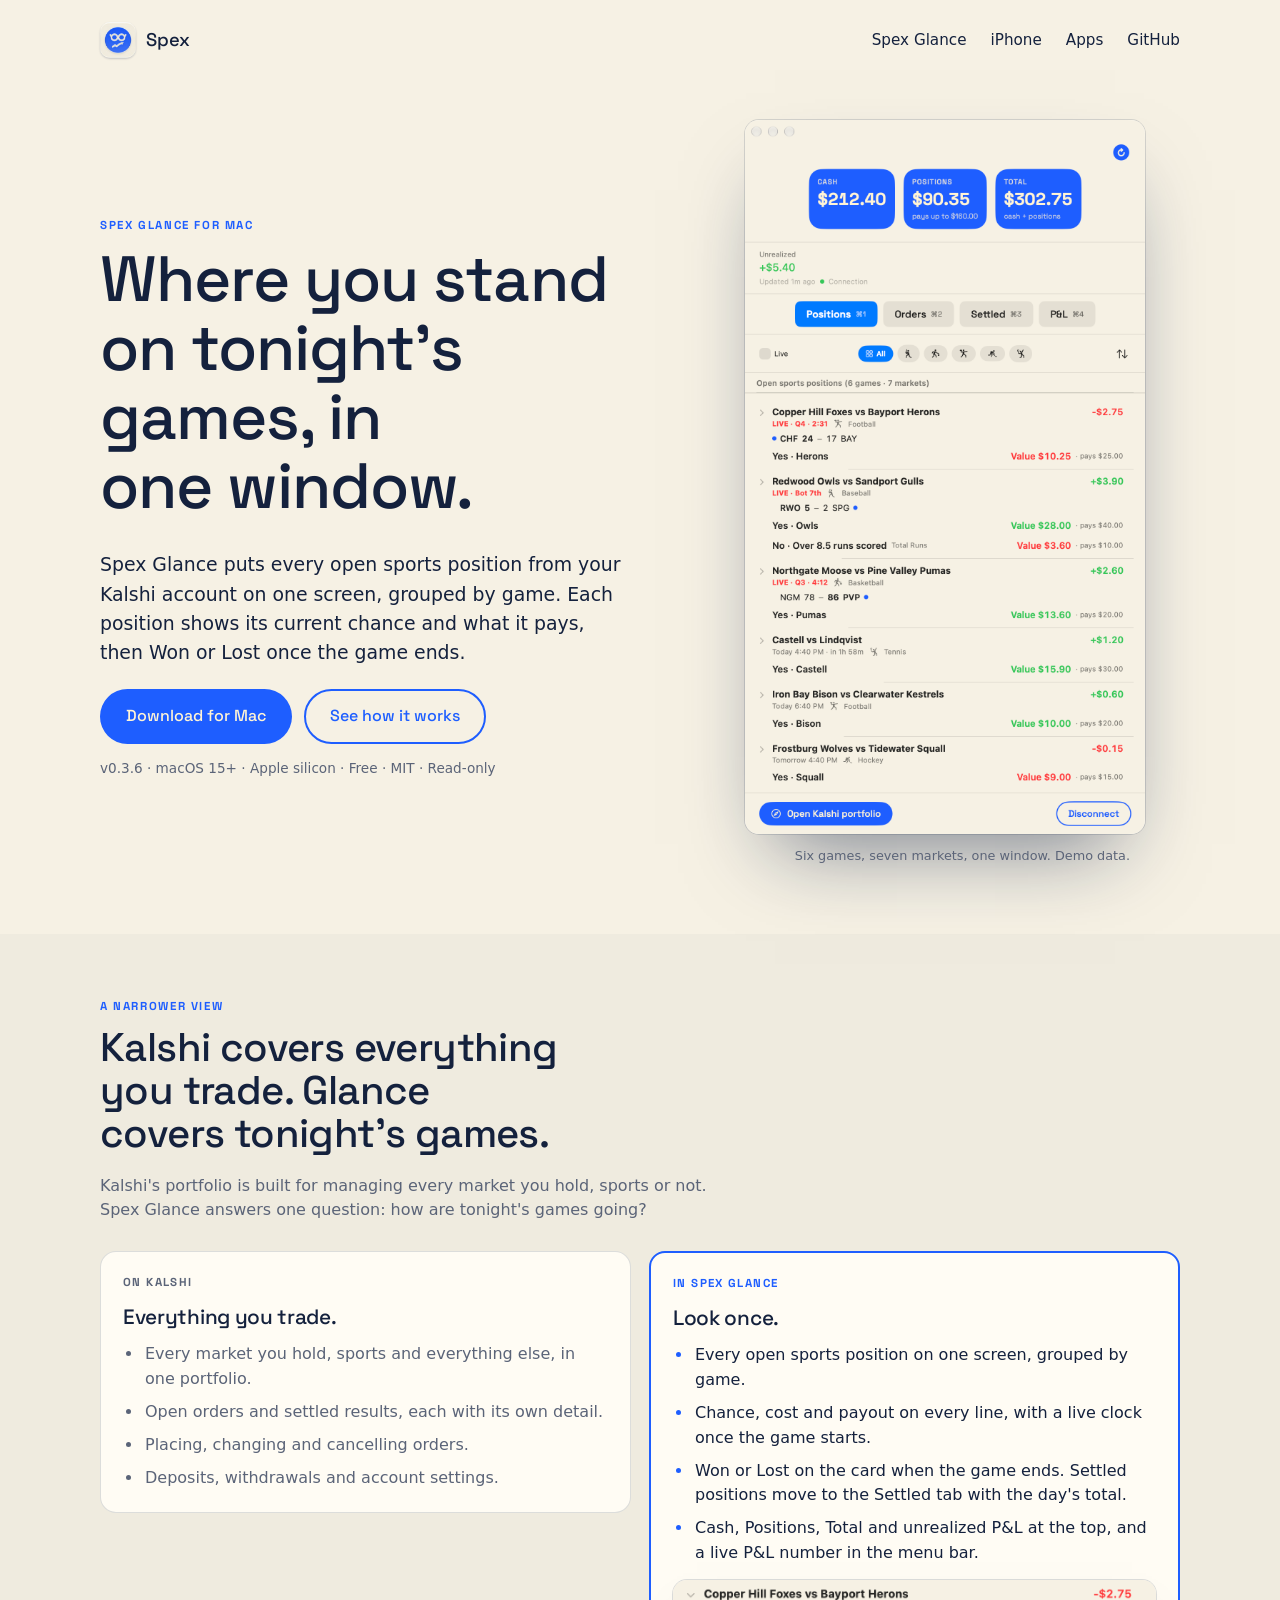
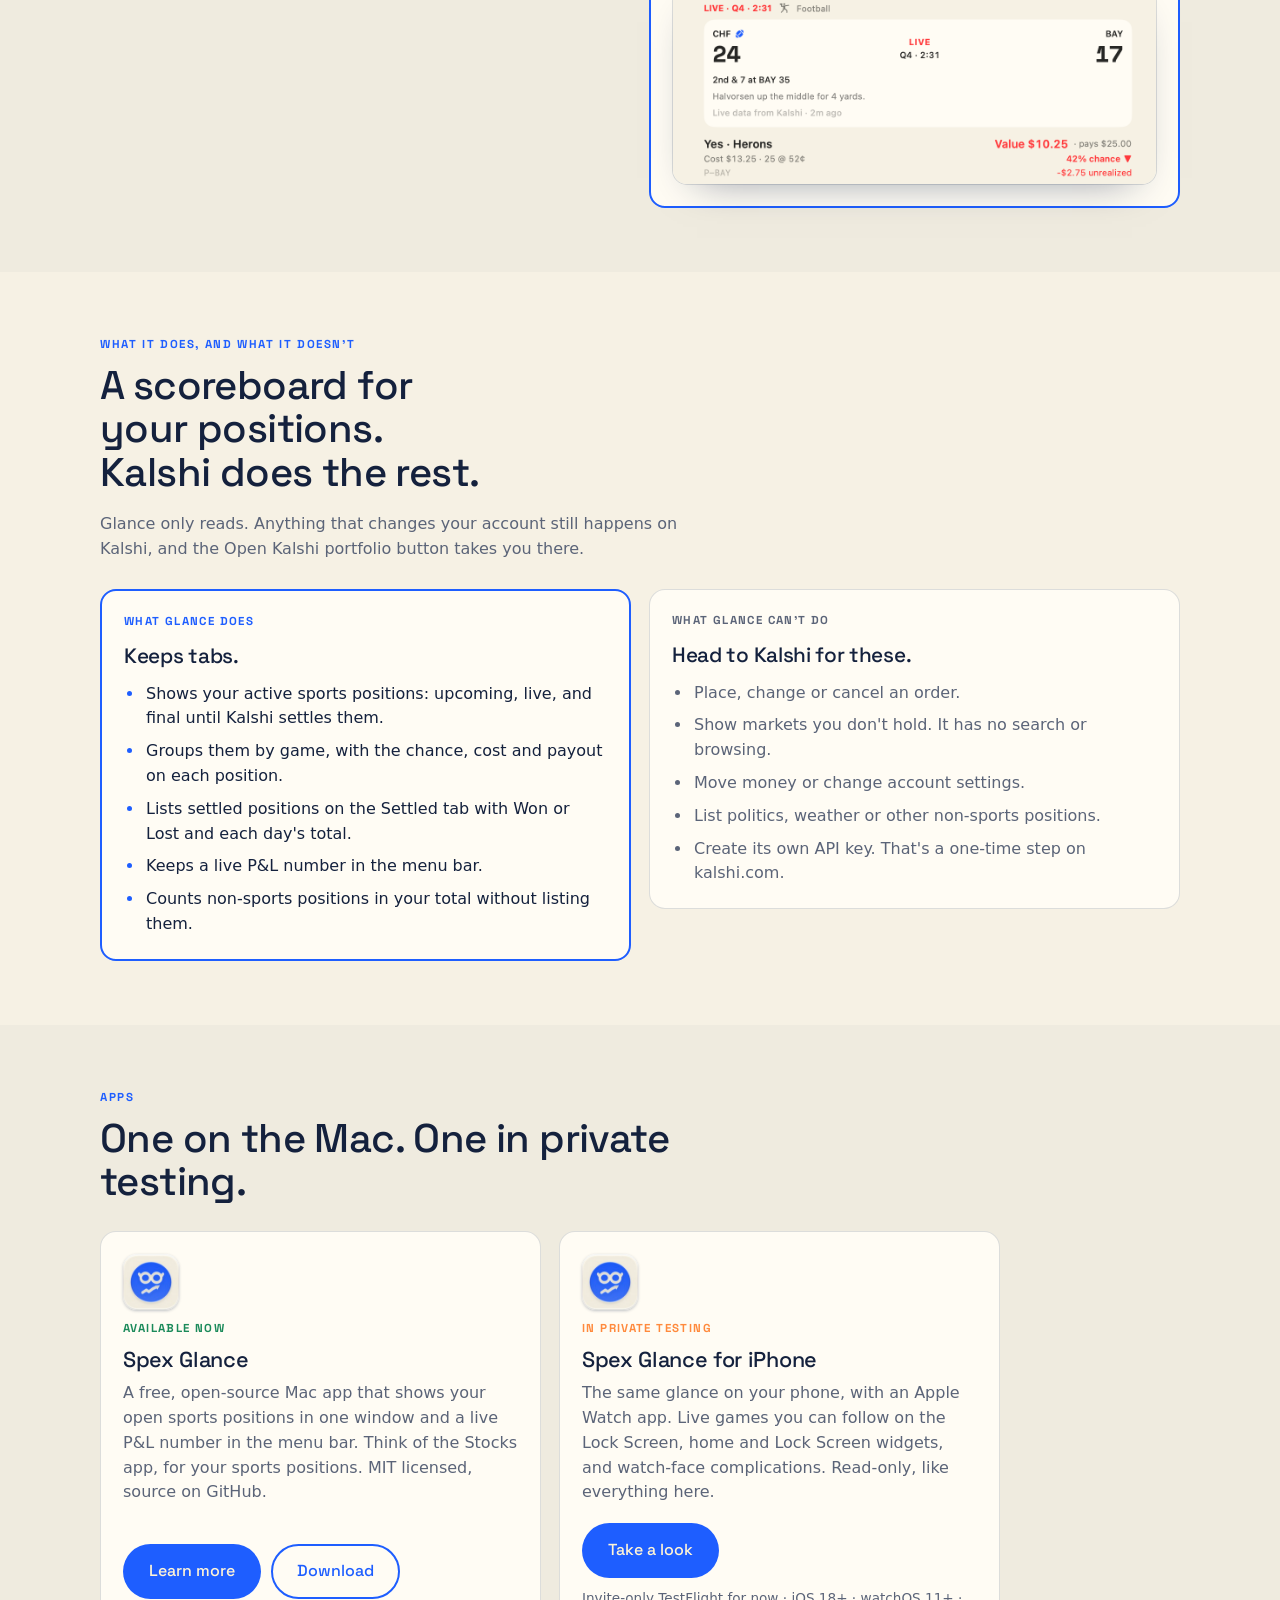
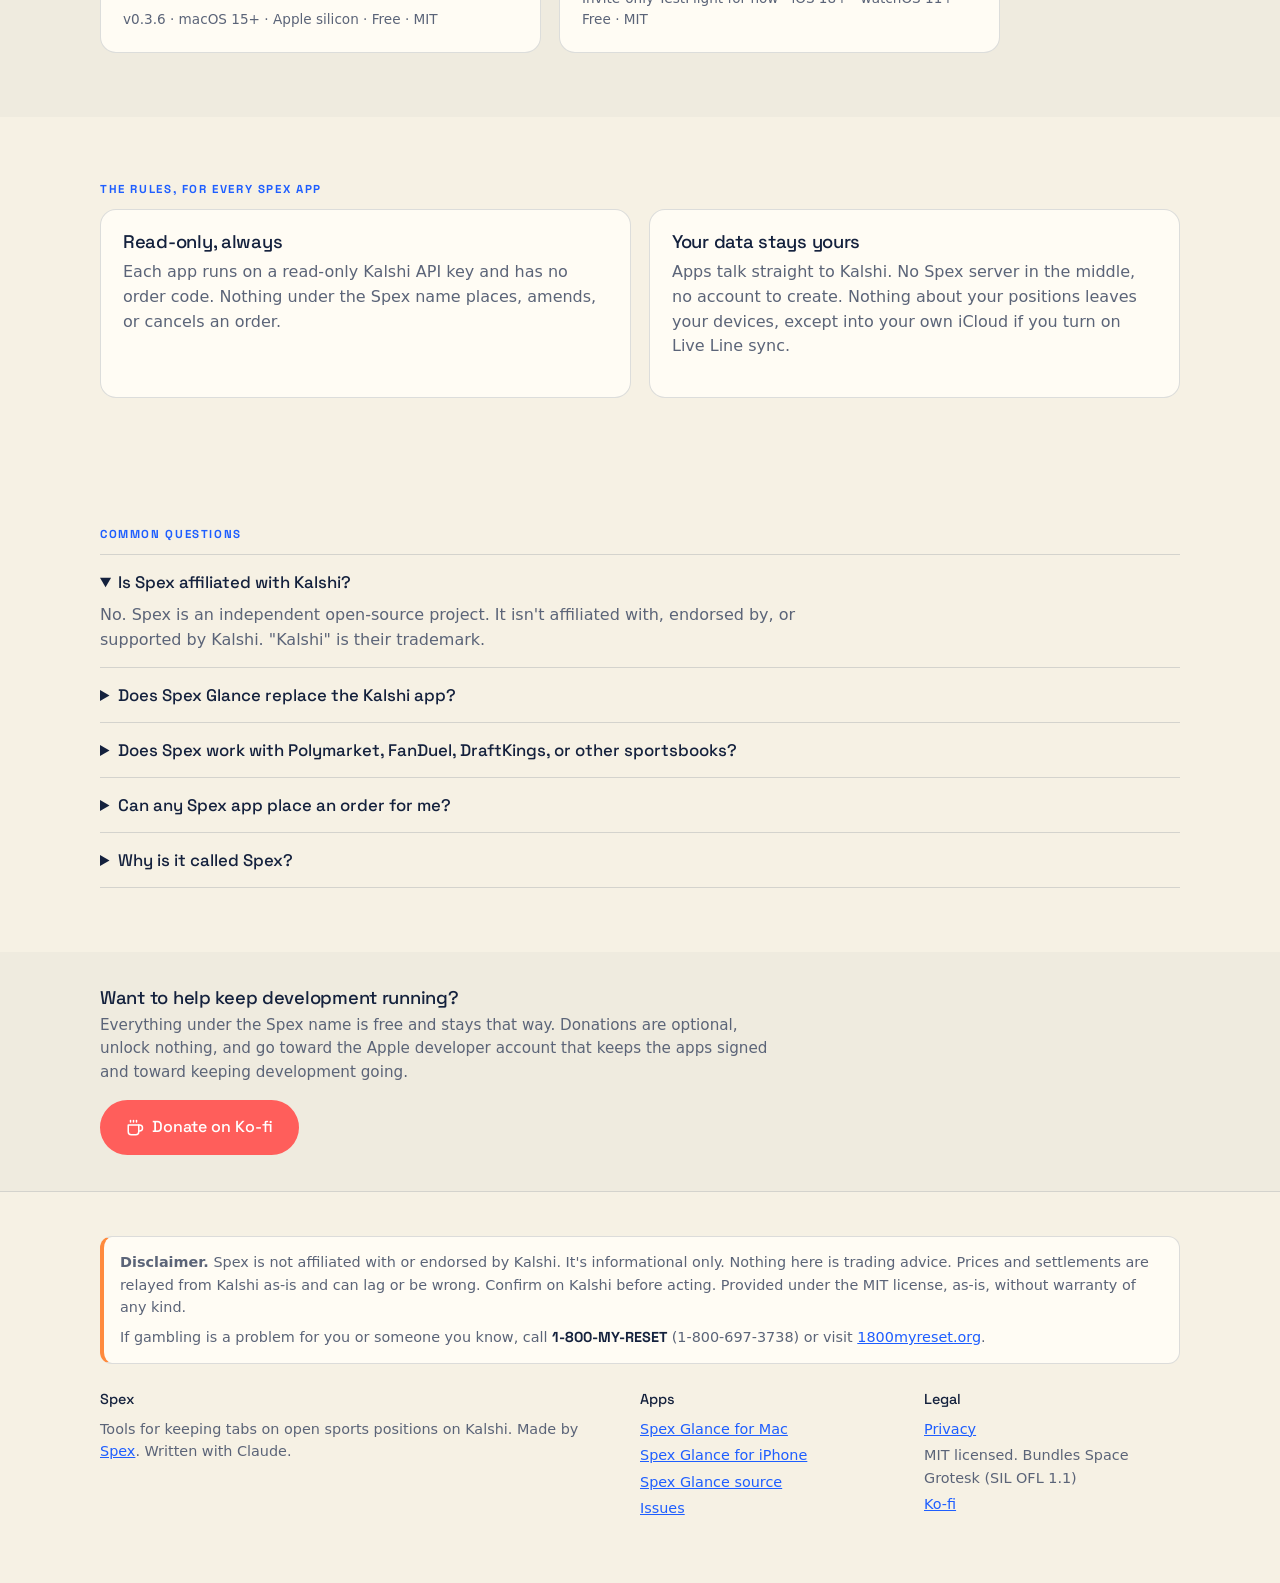
==== commit 944fcf5d: "Site: positions wording, Connection instead of Kalshi health, demo-data screenshots, new helpline - " ====
--- a/index.html
+++ b/index.html
@@ -3,7 +3,7 @@
 <head>
 <meta charset="utf-8">
 <meta name="viewport" content="width=device-width, initial-scale=1">
-<title>Spex: see where you stand on your Kalshi sports bets</title>
+<title>Spex: see where you stand on your Kalshi sports positions</title>
 <meta name="description" content="Spex Glance is a free, open-source Mac app that puts every open Kalshi sports position on one screen: grouped by game, with the current chance, what it pays, and Won or Lost when it ends. Read-only. Not affiliated with Kalshi.">
 <link rel="canonical" href="https://spex.bet/">
 <link rel="icon" type="image/png" href="/assets/app-icon.png">
@@ -12,12 +12,12 @@
 <meta name="color-scheme" content="light">
 <meta property="og:type" content="website">
 <meta property="og:site_name" content="Spex">
-<meta property="og:title" content="Spex: see where you stand on your Kalshi sports bets">
+<meta property="og:title" content="Spex: see where you stand on your Kalshi sports positions">
 <meta property="og:description" content="Every open Kalshi sports position on one screen, grouped by game. Free, open-source, read-only. Spex Glance for Mac is out now.">
 <meta property="og:url" content="https://spex.bet/">
 <meta property="og:image" content="https://spex.bet/assets/og-spex.png">
 <meta name="twitter:card" content="summary_large_image">
-<meta name="twitter:title" content="Spex: see where you stand on your Kalshi sports bets">
+<meta name="twitter:title" content="Spex: see where you stand on your Kalshi sports positions">
 <meta name="twitter:description" content="Every open Kalshi sports position on one screen, grouped by game. Free, open-source, read-only. Spex Glance for Mac is out now.">
 <meta name="twitter:image" content="https://spex.bet/assets/og-spex.png">
 <script type="application/ld+json">
@@ -38,10 +38,10 @@
     { "@type": "Question", "name": "Is Spex affiliated with Kalshi?",
       "acceptedAnswer": { "@type": "Answer", "text": "No. Spex is an independent open-source project. It isn't affiliated with, endorsed by, or supported by Kalshi. Kalshi is their trademark." } },
     { "@type": "Question", "name": "Does Spex Glance replace the Kalshi app?",
-      "acceptedAnswer": { "@type": "Answer", "text": "No. Kalshi is where you place, change and cancel bets. Spex Glance only shows you where your sports positions stand, and its Open Kalshi portfolio button takes you back there when you want to act." } },
+      "acceptedAnswer": { "@type": "Answer", "text": "No. Kalshi is where you place, change and cancel orders. Spex Glance only shows you where your sports positions stand, and its Open Kalshi portfolio button takes you back there when you want to act." } },
     { "@type": "Question", "name": "Does Spex work with Polymarket, FanDuel, DraftKings, or other sportsbooks?",
       "acceptedAnswer": { "@type": "Answer", "text": "No. Every Spex app reads from Kalshi's API and nothing else. Other prediction markets and sportsbooks have their own APIs or none at all, and there's no plan to add them." } },
-    { "@type": "Question", "name": "Can any Spex app place a bet for me?",
+    { "@type": "Question", "name": "Can any Spex app place an order for me?",
       "acceptedAnswer": { "@type": "Answer", "text": "No. They run on read-only Kalshi API keys and have no order code. They show you what you hold and what it's worth." } },
     { "@type": "Question", "name": "Why is it called Spex?",
       "acceptedAnswer": { "@type": "Answer", "text": "A haruspex was a Roman priest who predicted the future by reading the entrails of a sacrificed animal. That's roughly what checking your Kalshi portfolio at 11pm feels like. Spex is the tail end of that word, and also specs, as in the glasses in the logo. Less mess, same anxiety." } }
@@ -106,16 +106,16 @@
     <div>
       <div class="eyebrow">Spex Glance for Mac</div>
       <h1>Where you stand on tonight's games, in one window.</h1>
-      <p class="lede">On Kalshi, checking a night of sports bets means paging through open positions for the current odds and tapping into each closed order to see how it ended. Spex Glance puts every open sports position on one screen, grouped by game. Each bet shows its current chance and what it pays, then Won or Lost once the game ends.</p>
+      <p class="lede">Spex Glance puts every open sports position from your Kalshi account on one screen, grouped by game. Each position shows its current chance and what it pays, then Won or Lost once the game ends.</p>
       <div class="cta-row">
         <a class="btn primary" href="https://github.com/spexbet/spex-glance/releases/latest">Download for Mac</a>
         <a class="btn ghost" href="/glance/">See how it works</a>
       </div>
-      <span class="fineprint"><span data-version>v0.3.5</span> · macOS 15+ · Apple silicon · Free · MIT · Read-only</span>
+      <span class="fineprint"><span data-version>v0.3.6</span> · macOS 15+ · Apple silicon · Free · MIT · Read-only</span>
     </div>
     <div>
-      <img class="shot" src="/assets/screenshot-main.png" alt="Spex Glance window showing Cash, Positions and Total tiles, unrealized P&amp;L, sport filters, and open bets grouped by game with cost, value, chance and payout" width="560" height="785">
-      <p class="caption">Eleven games, thirteen markets, one window.</p>
+      <img class="shot" src="/assets/screenshot-main.png" alt="Spex Glance window showing Cash, Positions and Total tiles, unrealized P&amp;L, sport filters, and open positions grouped by game with cost, value, chance and payout (demo data)" width="560" height="999">
+      <p class="caption">Six games, seven markets, one window. Demo data.</p>
     </div>
   </div>
 </section>
@@ -123,31 +123,31 @@
 <section class="alt">
   <div class="wrap">
     <div class="gap-head">
-      <div class="eyebrow">The gap</div>
-      <h2>Placing a bet on Kalshi is quick. Checking on it isn't.</h2>
-      <p class="muted">Kalshi's portfolio covers every market you trade, sports or not, and puts the outcome of a bet one tap behind its order. That's fine for managing bets. It's slow when all you want to know is whether tonight is going well.</p>
+      <div class="eyebrow">A narrower view</div>
+      <h2>Kalshi covers everything you trade. Glance covers tonight's games.</h2>
+      <p class="muted">Kalshi's portfolio is built for managing every market you hold, sports or not. Spex Glance answers one question: how are tonight's games going?</p>
     </div>
     <div class="gap">
       <div class="card">
-        <span class="who then">Checking on Kalshi</span>
-        <h3>Dig, tap, repeat.</h3>
+        <span class="who then">On Kalshi</span>
+        <h3>Everything you trade.</h3>
         <ul class="dots muted">
-          <li>Open your portfolio and scroll for tonight's games among everything else you hold.</li>
-          <li>Dig through your open orders to see where each bet stands right now.</li>
-          <li>Tap into each closed order, one at a time, to find out whether it won.</li>
-          <li>Add it up in your head.</li>
+          <li>Every market you hold, sports and everything else, in one portfolio.</li>
+          <li>Open orders and settled results, each with its own detail.</li>
+          <li>Placing, changing and cancelling orders.</li>
+          <li>Deposits, withdrawals and account settings.</li>
         </ul>
       </div>
       <div class="card glance">
-        <span class="who now">Checking in Spex Glance</span>
+        <span class="who now">In Spex Glance</span>
         <h3>Look once.</h3>
         <ul class="dots">
           <li>Every open sports position on one screen, grouped by game.</li>
           <li>Chance, cost and payout on every line, with a live clock once the game starts.</li>
-          <li>Won or Lost on the card when the game ends. Finished bets move to the Settled tab with the day's total.</li>
+          <li>Won or Lost on the card when the game ends. Settled positions move to the Settled tab with the day's total.</li>
           <li>Cash, Positions, Total and unrealized P&amp;L at the top, and a live P&amp;L number in the menu bar.</li>
         </ul>
-        <div class="zoom"><img src="/assets/screenshot-detail.png" alt="Close-up of two tennis positions in Spex Glance, each showing side, cost, value, payout and chance" width="1110" height="504"></div>
+        <div class="zoom"><img src="/assets/screenshot-detail.png" alt="Close-up of a live game in Spex Glance with its scoreboard and the position's side, cost, value, payout and chance (demo data)" width="1110" height="504"></div>
       </div>
     </div>
   </div>
@@ -157,7 +157,7 @@
   <div class="wrap">
     <div class="gap-head">
       <div class="eyebrow">What it does, and what it doesn't</div>
-      <h2>A scoreboard for your bets. Kalshi does the rest.</h2>
+      <h2>A scoreboard for your positions. Kalshi does the rest.</h2>
       <p class="muted">Glance only reads. Anything that changes your account still happens on Kalshi, and the Open Kalshi portfolio button takes you there.</p>
     </div>
     <div class="gap">
@@ -166,8 +166,8 @@
         <h3>Keeps tabs.</h3>
         <ul class="dots">
           <li>Shows your active sports positions: upcoming, live, and final until Kalshi settles them.</li>
-          <li>Groups them by game, with the chance, cost and payout on each bet.</li>
-          <li>Lists finished bets on the Settled tab with Won or Lost and each day's total.</li>
+          <li>Groups them by game, with the chance, cost and payout on each position.</li>
+          <li>Lists settled positions on the Settled tab with Won or Lost and each day's total.</li>
           <li>Keeps a live P&amp;L number in the menu bar.</li>
           <li>Counts non-sports positions in your total without listing them.</li>
         </ul>
@@ -176,7 +176,7 @@
         <span class="who then">What Glance can't do</span>
         <h3>Head to Kalshi for these.</h3>
         <ul class="dots muted">
-          <li>Place, change or cancel a bet.</li>
+          <li>Place, change or cancel an order.</li>
           <li>Show markets you don't hold. It has no search or browsing.</li>
           <li>Move money or change account settings.</li>
           <li>List politics, weather or other non-sports positions.</li>
@@ -196,12 +196,12 @@
         <img src="/assets/app-icon.png" alt="" width="56" height="56">
         <span class="status live">Available now</span>
         <h3>Spex Glance</h3>
-        <p class="muted">A free, open-source Mac app that shows your open sports positions in one window and a live P&amp;L number in the menu bar. Think of the Stocks app, but for Kalshi. MIT licensed, source on GitHub.</p>
+        <p class="muted">A free, open-source Mac app that shows your open sports positions in one window and a live P&amp;L number in the menu bar. Think of the Stocks app, for your sports positions. MIT licensed, source on GitHub.</p>
         <div class="row">
           <a class="btn primary" href="/glance/">Learn more</a>
           <a class="btn ghost" href="https://github.com/spexbet/spex-glance/releases/latest">Download</a>
         </div>
-        <span class="fineprint"><span data-version>v0.3.5</span> · macOS 15+ · Apple silicon · Free · MIT</span>
+        <span class="fineprint"><span data-version>v0.3.6</span> · macOS 15+ · Apple silicon · Free · MIT</span>
       </div>
       <div class="card app">
         <img src="/assets/app-icon.png" alt="" width="56" height="56">
@@ -221,8 +221,8 @@
   <div class="wrap">
     <div class="eyebrow">The rules, for every Spex app</div>
     <div class="two">
-      <div class="card"><h3>Read-only, always</h3><p class="muted">Each app runs on a read-only Kalshi API key and has no order code. Nothing under the Spex name places, amends, or cancels a bet.</p></div>
-      <div class="card"><h3>Your data stays yours</h3><p class="muted">Apps talk straight to Kalshi. No Spex server in the middle, no account to create, nothing about your positions leaves your devices.</p></div>
+      <div class="card"><h3>Read-only, always</h3><p class="muted">Each app runs on a read-only Kalshi API key and has no order code. Nothing under the Spex name places, amends, or cancels an order.</p></div>
+      <div class="card"><h3>Your data stays yours</h3><p class="muted">Apps talk straight to Kalshi. No Spex server in the middle, no account to create. Nothing about your positions leaves your devices, except into your own iCloud if you turn on Live Line sync.</p></div>
     </div>
   </div>
 </section>
@@ -230,20 +230,20 @@
   <div class="wrap">
     <div class="eyebrow">Common questions</div>
     <details open><summary>Is Spex affiliated with Kalshi?</summary><p>No. Spex is an independent open-source project. It isn't affiliated with, endorsed by, or supported by Kalshi. "Kalshi" is their trademark.</p></details>
-    <details><summary>Does Spex Glance replace the Kalshi app?</summary><p>No. Kalshi is where you place, change and cancel bets. Spex Glance only shows you where your sports positions stand, and its Open Kalshi portfolio button takes you back there when you want to act.</p></details>
+    <details><summary>Does Spex Glance replace the Kalshi app?</summary><p>No. Kalshi is where you place, change and cancel orders. Spex Glance only shows you where your sports positions stand, and its Open Kalshi portfolio button takes you back there when you want to act.</p></details>
     <details><summary>Does Spex work with Polymarket, FanDuel, DraftKings, or other sportsbooks?</summary><p>No. Every Spex app reads from Kalshi's API and nothing else. Other prediction markets and sportsbooks have their own APIs or none at all, and there's no plan to add them.</p></details>
-    <details><summary>Can any Spex app place a bet for me?</summary><p>No. They run on read-only Kalshi API keys and have no order code. They show you what you hold and what it's worth.</p></details>
+    <details><summary>Can any Spex app place an order for me?</summary><p>No. They run on read-only Kalshi API keys and have no order code. They show you what you hold and what it's worth.</p></details>
     <details><summary>Why is it called Spex?</summary><p>A haruspex was a Roman priest who predicted the future by reading the entrails of a sacrificed animal. That's roughly what checking your Kalshi portfolio at 11pm feels like. Spex is the tail end of that word, and also specs, as in the glasses in the logo. Less mess, same anxiety.</p></details>
   </div>
 </section>
 
 <section class="alt" style="padding:36px 0">
   <div class="wrap support">
-    <h3>Want to help keep this project running?</h3>
-    <p class="muted">Everything under the Spex name is free and stays that way. Tips cover the Apple developer account that keeps the Mac app signed and notarized.</p>
+    <h3>Want to help keep development running?</h3>
+    <p class="muted">Everything under the Spex name is free and stays that way. Donations are optional, unlock nothing, and go toward the Apple developer account that keeps the apps signed and toward keeping development going.</p>
     <a class="btn kofi" href="https://ko-fi.com/U4B527UPTU">
       <svg viewBox="0 0 24 24" fill="none" stroke="currentColor" stroke-width="2" stroke-linecap="round" stroke-linejoin="round" aria-hidden="true"><path d="M17 8h1a4 4 0 0 1 0 8h-1"/><path d="M3 8h14v9a4 4 0 0 1-4 4H7a4 4 0 0 1-4-4Z"/><path d="M6 2v2"/><path d="M10 2v2"/><path d="M14 2v2"/></svg>
-      Support me on Ko-fi
+      Donate on Ko-fi
     </a>
   </div>
 </section>
@@ -253,7 +253,7 @@
   <div class="wrap">
     <div class="disclaimer">
       <strong>Disclaimer.</strong> Spex is not affiliated with or endorsed by Kalshi. It's informational only. Nothing here is trading advice. Prices and settlements are relayed from Kalshi as-is and can lag or be wrong. Confirm on Kalshi before acting. Provided under the MIT license, as-is, without warranty of any kind.
-      <div style="margin-top:8px">If gambling is a problem for you or someone you know, call or text <span class="help">1-800-GAMBLER</span>.</div>
+      <div style="margin-top:8px">If gambling is a problem for you or someone you know, call <span class="help">1-800-MY-RESET</span> (1-800-697-3738) or visit <a href="https://www.1800myreset.org">1800myreset.org</a>.</div>
     </div>
     <div class="cols">
       <div>
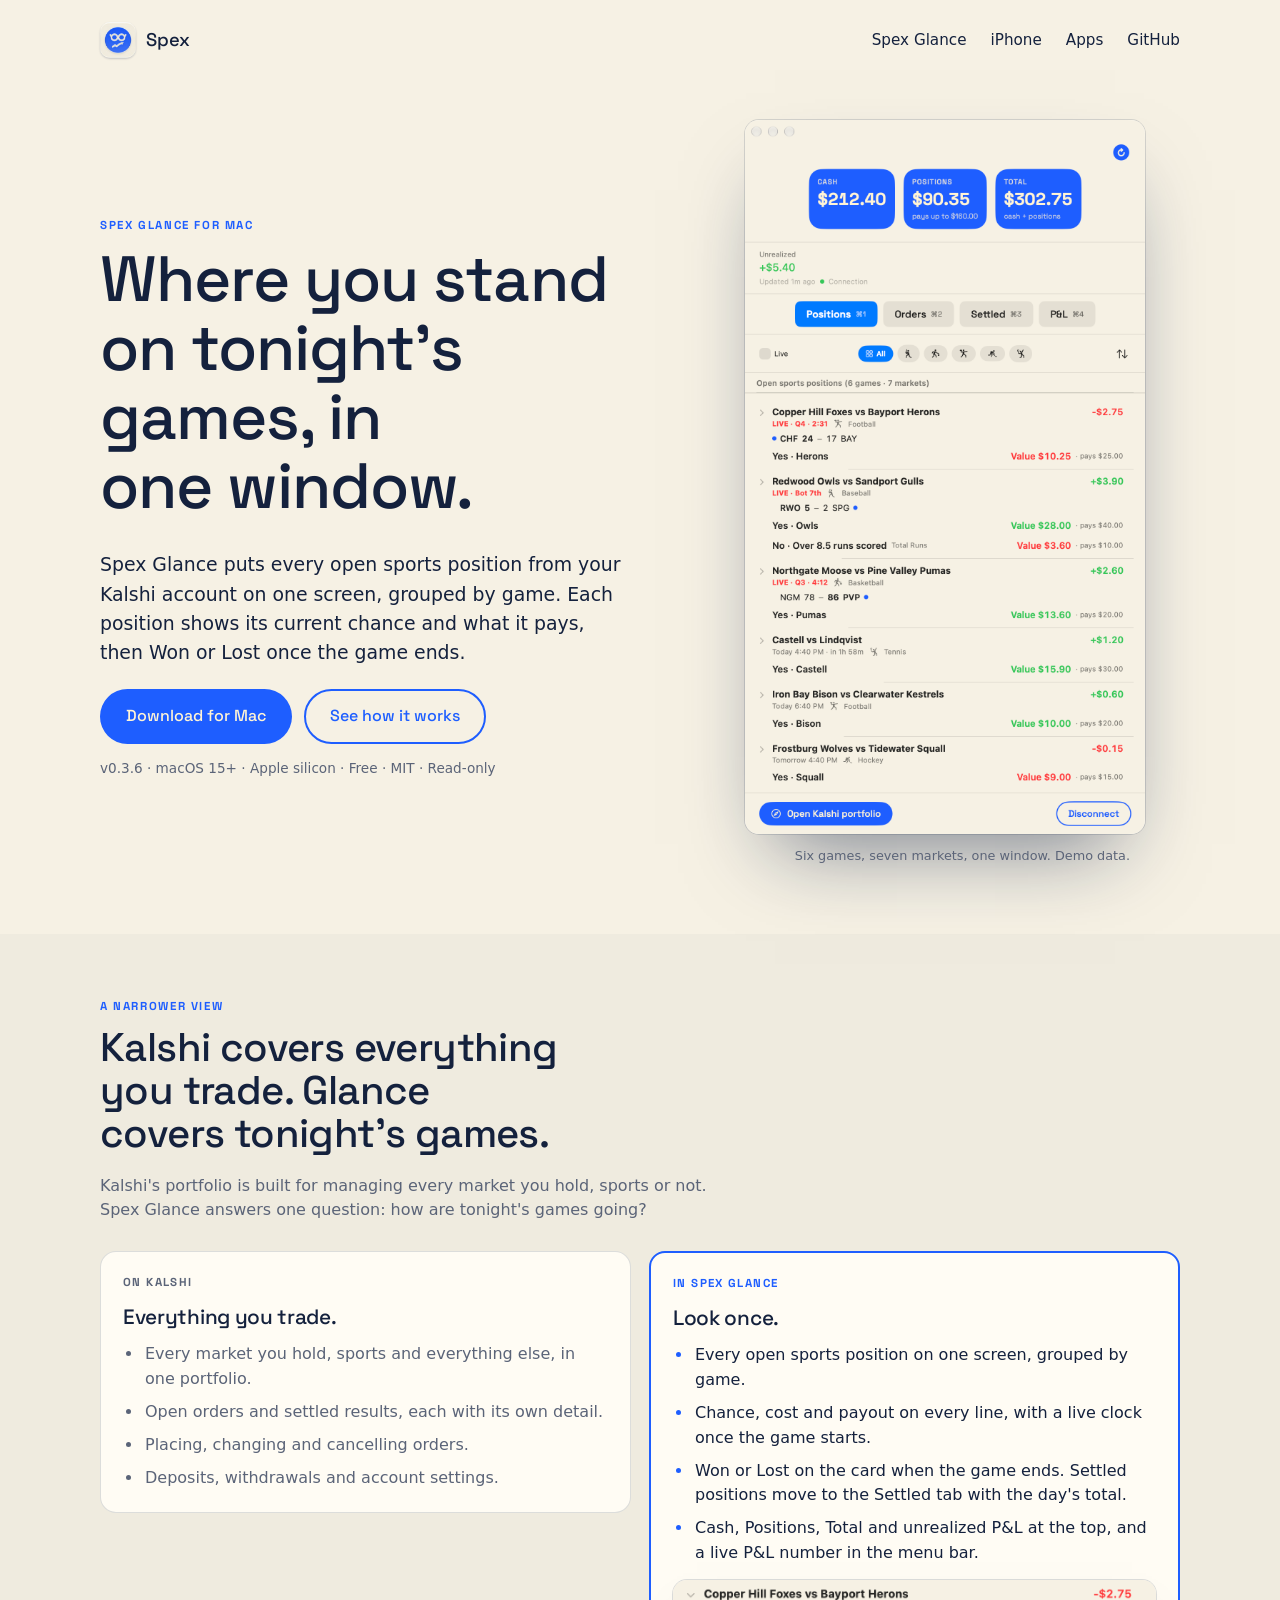
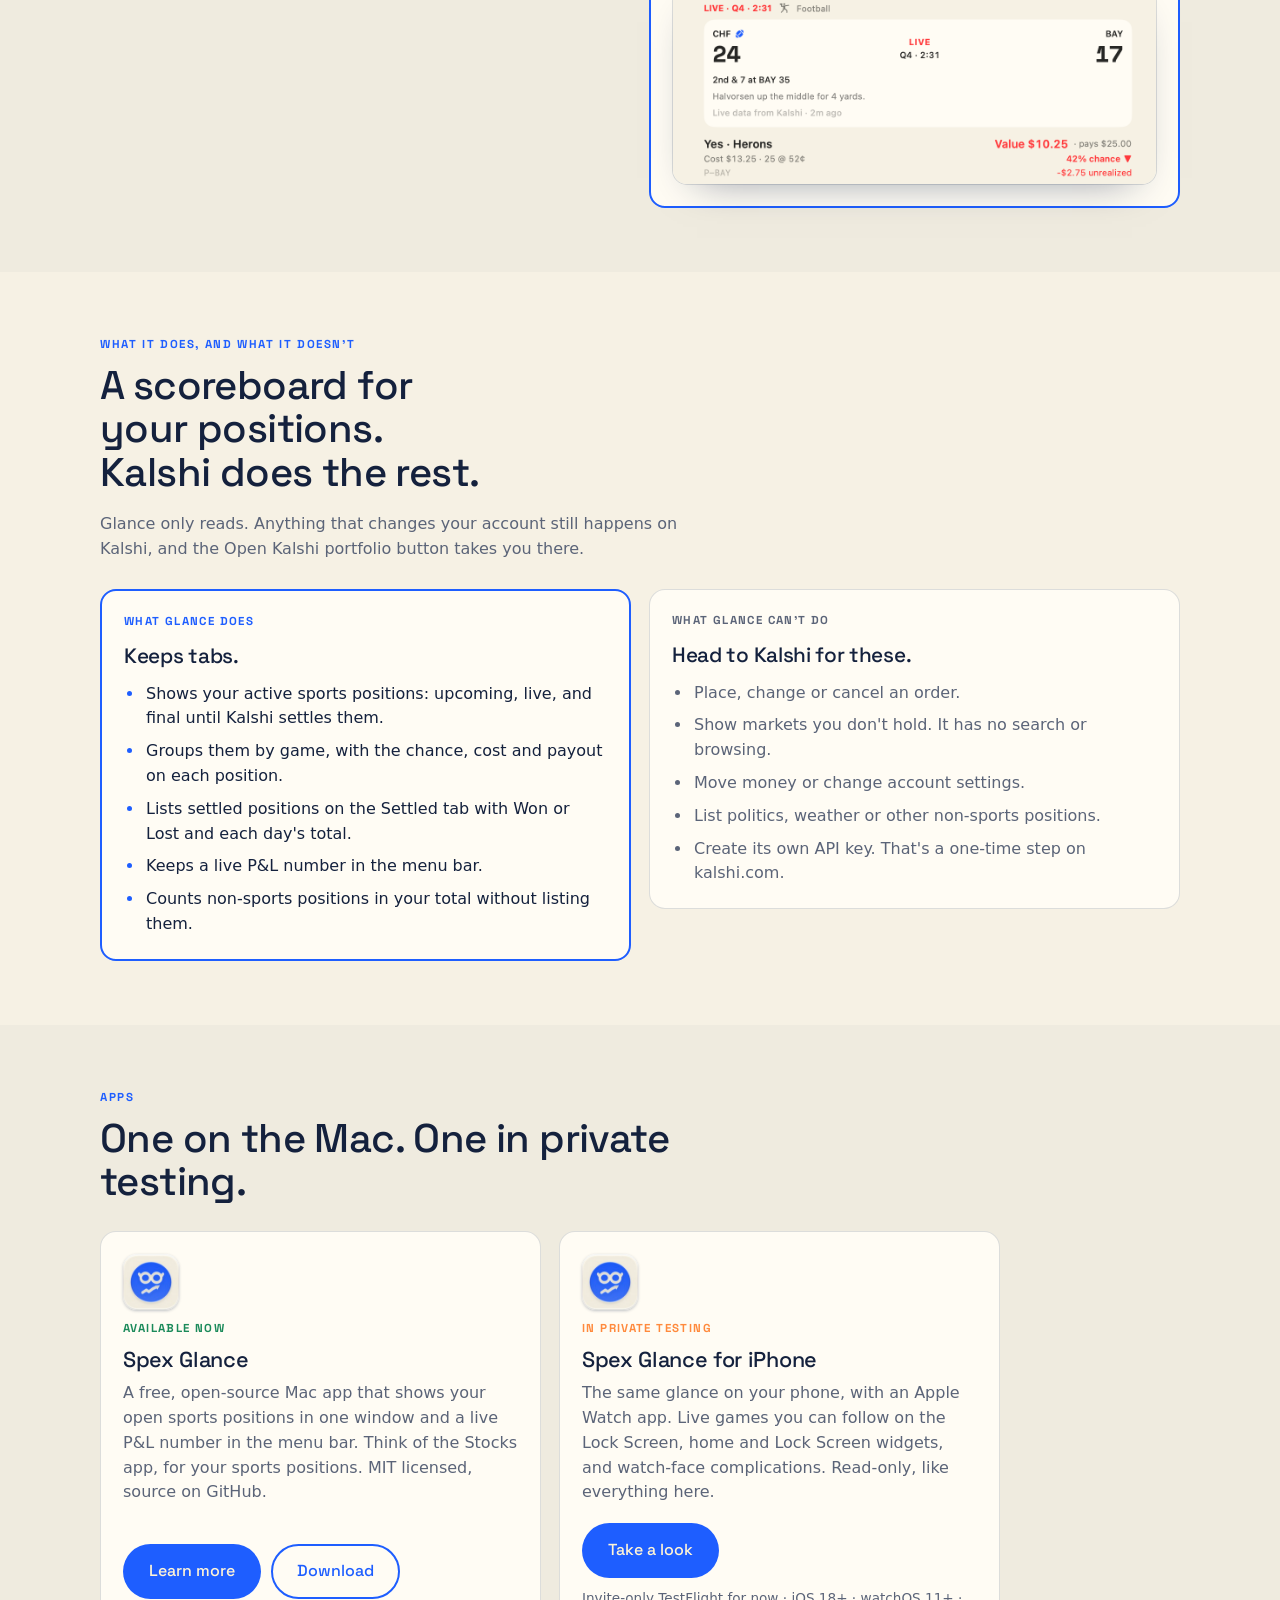
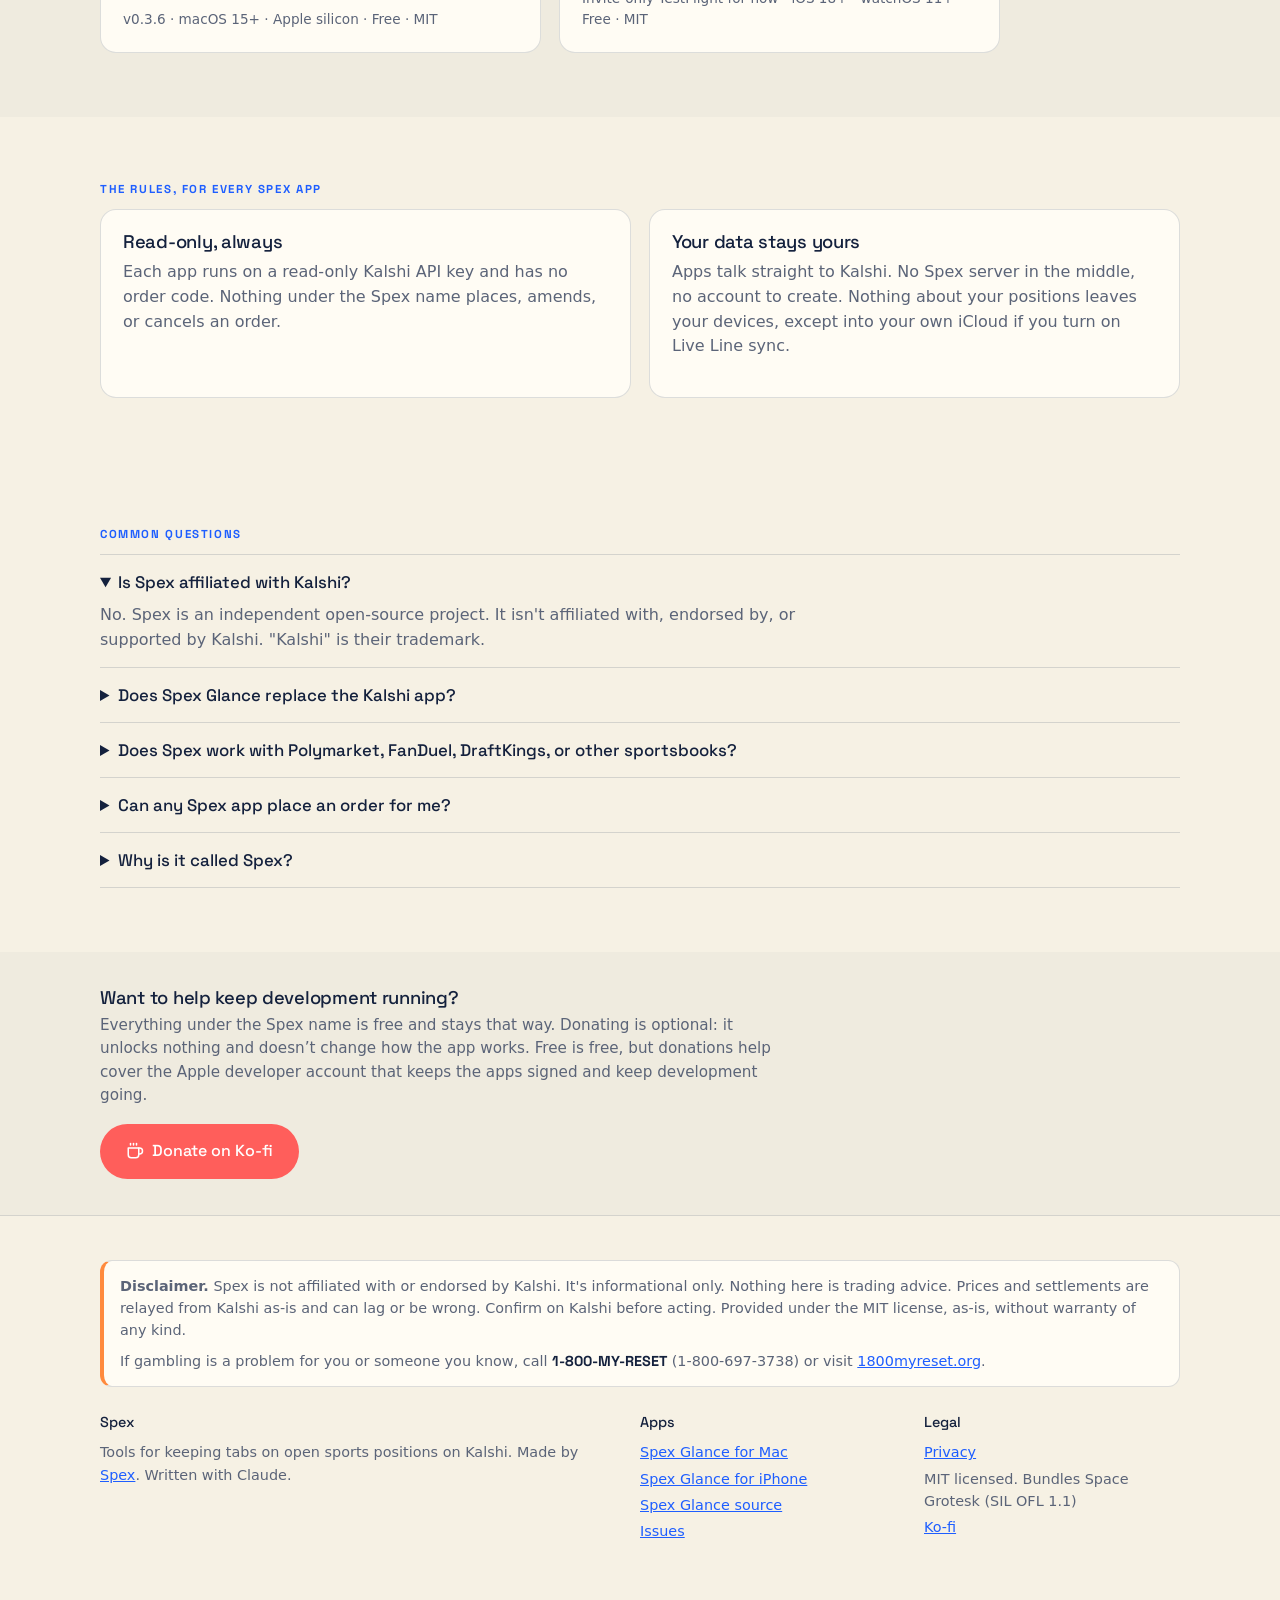
==== commit 4f43b12b: "Site: donation wording (optional, changes nothing in the app); watch images retaken with demo data" ====
--- a/index.html
+++ b/index.html
@@ -240,7 +240,7 @@
 <section class="alt" style="padding:36px 0">
   <div class="wrap support">
     <h3>Want to help keep development running?</h3>
-    <p class="muted">Everything under the Spex name is free and stays that way. Donations are optional, unlock nothing, and go toward the Apple developer account that keeps the apps signed and toward keeping development going.</p>
+    <p class="muted">Everything under the Spex name is free and stays that way. Donating is optional: it unlocks nothing and doesn’t change how the app works. Free is free, but donations help cover the Apple developer account that keeps the apps signed and keep development going.</p>
     <a class="btn kofi" href="https://ko-fi.com/U4B527UPTU">
       <svg viewBox="0 0 24 24" fill="none" stroke="currentColor" stroke-width="2" stroke-linecap="round" stroke-linejoin="round" aria-hidden="true"><path d="M17 8h1a4 4 0 0 1 0 8h-1"/><path d="M3 8h14v9a4 4 0 0 1-4 4H7a4 4 0 0 1-4-4Z"/><path d="M6 2v2"/><path d="M10 2v2"/><path d="M14 2v2"/></svg>
       Donate on Ko-fi
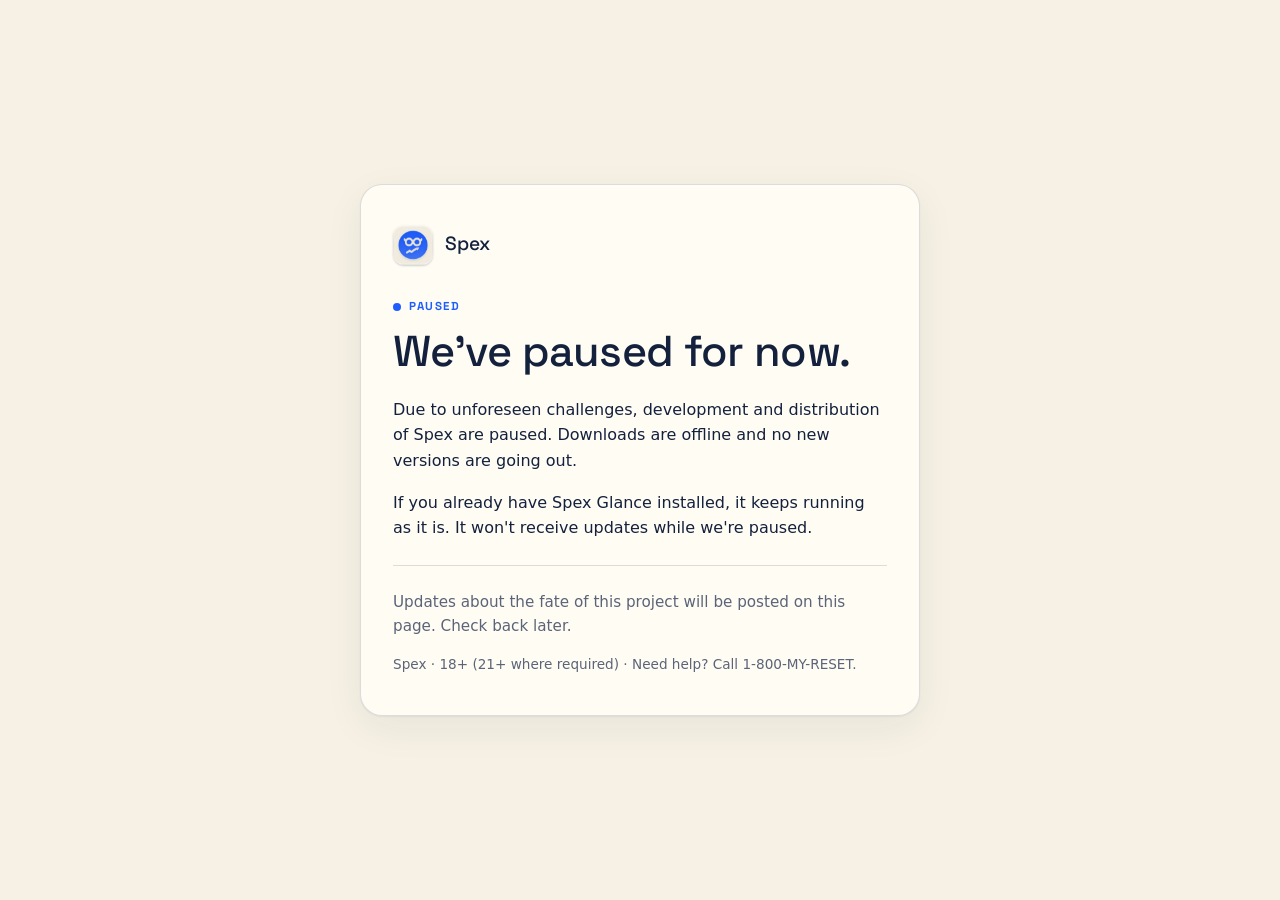
==== commit 1d3a60bf: "Pause: single notice page, empty update feed, hide product pages" ====
--- a/index.html
+++ b/index.html
@@ -3,282 +3,44 @@
 <head>
 <meta charset="utf-8">
 <meta name="viewport" content="width=device-width, initial-scale=1">
-<title>Spex: see where you stand on your Kalshi sports positions</title>
-<meta name="description" content="Spex Glance is a free, open-source Mac app that puts every open Kalshi sports position on one screen: grouped by game, with the current chance, what it pays, and Won or Lost when it ends. Read-only. Not affiliated with Kalshi.">
-<link rel="canonical" href="https://spex.bet/">
+<title>Spex is paused</title>
+<meta name="description" content="Spex has paused development and distribution for now. Updates will be posted here.">
+<meta name="robots" content="noindex">
 <link rel="icon" type="image/png" href="/assets/app-icon.png">
 <link rel="apple-touch-icon" href="/assets/app-icon.png">
 <meta name="theme-color" content="#1E5EFF">
 <meta name="color-scheme" content="light">
-<meta property="og:type" content="website">
-<meta property="og:site_name" content="Spex">
-<meta property="og:title" content="Spex: see where you stand on your Kalshi sports positions">
-<meta property="og:description" content="Every open Kalshi sports position on one screen, grouped by game. Free, open-source, read-only. Spex Glance for Mac is out now.">
-<meta property="og:url" content="https://spex.bet/">
-<meta property="og:image" content="https://spex.bet/assets/og-spex.png">
-<meta name="twitter:card" content="summary_large_image">
-<meta name="twitter:title" content="Spex: see where you stand on your Kalshi sports positions">
-<meta name="twitter:description" content="Every open Kalshi sports position on one screen, grouped by game. Free, open-source, read-only. Spex Glance for Mac is out now.">
-<meta name="twitter:image" content="https://spex.bet/assets/og-spex.png">
-<script type="application/ld+json">
-{
-  "@context": "https://schema.org",
-  "@type": "WebSite",
-  "name": "Spex",
-  "url": "https://spex.bet/",
-  "description": "Free, open-source tools for keeping tabs on open Kalshi sports positions.",
-  "author": { "@type": "Person", "name": "Spex", "url": "https://spex.bet" }
-}
-</script>
-<script type="application/ld+json">
-{
-  "@context": "https://schema.org",
-  "@type": "FAQPage",
-  "mainEntity": [
-    { "@type": "Question", "name": "Is Spex affiliated with Kalshi?",
-      "acceptedAnswer": { "@type": "Answer", "text": "No. Spex is an independent open-source project. It isn't affiliated with, endorsed by, or supported by Kalshi. Kalshi is their trademark." } },
-    { "@type": "Question", "name": "Does Spex Glance replace the Kalshi app?",
-      "acceptedAnswer": { "@type": "Answer", "text": "No. Kalshi is where you place, change and cancel orders. Spex Glance only shows you where your sports positions stand, and its Open Kalshi portfolio button takes you back there when you want to act." } },
-    { "@type": "Question", "name": "Does Spex work with Polymarket, FanDuel, DraftKings, or other sportsbooks?",
-      "acceptedAnswer": { "@type": "Answer", "text": "No. Every Spex app reads from Kalshi's API and nothing else. Other prediction markets and sportsbooks have their own APIs or none at all, and there's no plan to add them." } },
-    { "@type": "Question", "name": "Can any Spex app place an order for me?",
-      "acceptedAnswer": { "@type": "Answer", "text": "No. They run on read-only Kalshi API keys and have no order code. They show you what you hold and what it's worth." } },
-    { "@type": "Question", "name": "Why is it called Spex?",
-      "acceptedAnswer": { "@type": "Answer", "text": "A haruspex was a Roman priest who predicted the future by reading the entrails of a sacrificed animal. That's roughly what checking your Kalshi portfolio at 11pm feels like. Spex is the tail end of that word, and also specs, as in the glasses in the logo. Less mess, same anxiety." } }
-  ]
-}
-</script>
-<link rel="stylesheet" href="/assets/site.css">
 <style>
-/* Hero: the claim on the left, the window that proves it on the right */
-.hero-home{padding-top:40px;padding-bottom:56px}
-.hero-home h1{font-size:clamp(2.4rem,5.6vw,4rem);max-width:13ch;text-wrap:balance}
-.hero-home .lede{font-size:1.18rem;max-width:44ch}
-.hero-home .shot{width:400px}
-
-/* The gap: two ways to answer "how am I doing tonight?" */
-.gap-head{max-width:62ch;margin-bottom:28px}
-.gap-head h2{max-width:20ch;text-wrap:balance}
-.gap{display:grid;grid-template-columns:1fr 1fr;gap:18px;align-items:start}
-@media (max-width:860px){.gap{grid-template-columns:1fr}}
-.gap>.card{min-width:0;display:flex;flex-direction:column;gap:14px}
-.gap .who{font-family:var(--display);font-weight:700;font-size:.72rem;text-transform:uppercase;letter-spacing:.12em}
-.gap .who.then{color:var(--muted)} .gap .who.now{color:var(--cobalt)}
-.gap h3{margin:0;font-size:1.3rem}
-.gap .zoom{max-width:100%;box-shadow:0 18px 40px -24px rgba(11,30,68,.5),0 0 0 1px var(--line)}
-.gap .card.glance{border:2px solid var(--cobalt)}
-.gap ul.dots{margin:0;padding-left:1.25em;display:grid;gap:8px}
-.gap ul.dots li{padding-left:2px}
-.gap ul.dots li::marker{color:var(--cobalt)}
-.gap ul.dots.muted li::marker{color:var(--muted)}
-
-
-/* Apps */
-.apps{display:grid;grid-template-columns:repeat(2,1fr);gap:18px;margin-top:28px;max-width:900px}
-@media (max-width:860px){.apps{grid-template-columns:1fr}}
-.app{display:flex;flex-direction:column;gap:10px}
-.app .status{font-family:var(--display);font-weight:700;font-size:.72rem;text-transform:uppercase;letter-spacing:.12em}
-.app .status.live{color:var(--up)} .app .status.soon{color:var(--ember)} .app .status.later{color:var(--muted)}
-.app h3{font-size:1.35rem;margin:0}
-.app p{margin:0;flex:1}
-.app .row{display:flex;gap:10px;flex-wrap:wrap;margin-top:8px}
-.app img{width:56px;height:56px;border-radius:14px;box-shadow:0 1px 3px rgba(11,30,68,.25)}
-.support h3{margin:0 0 6px}
-.support p{margin:0 0 16px;font-size:.95rem;max-width:70ch}
-.btn.kofi{background:#FF5E5B;color:#fff}
+@font-face{font-family:"Space Grotesk";font-style:normal;font-weight:500;font-display:swap;src:url(/assets/fonts/space-grotesk-latin-500-normal.woff2) format("woff2")}
+@font-face{font-family:"Space Grotesk";font-style:normal;font-weight:700;font-display:swap;src:url(/assets/fonts/space-grotesk-latin-700-normal.woff2) format("woff2")}
+:root{--paper:#F6F1E4;--card:#FFFCF4;--cobalt:#1E5EFF;--cream:#FFF4D6;--fg:#14213D;--muted:#5B6478;--line:rgba(11,30,68,.14)}
+*{box-sizing:border-box}
+html{color-scheme:light}
+body{margin:0;min-height:100vh;display:grid;place-items:center;padding:24px 16px;background:var(--paper);color:var(--fg);
+  font-family:-apple-system,BlinkMacSystemFont,"SF Pro Text","Segoe UI",Inter,system-ui,sans-serif;line-height:1.6;-webkit-font-smoothing:antialiased}
+main{width:100%;max-width:560px;background:var(--card);border:1px solid var(--line);border-radius:22px;padding:40px 32px;box-shadow:0 1px 2px rgba(11,30,68,.06),0 12px 40px rgba(11,30,68,.06)}
+.brand{display:flex;align-items:center;gap:12px;margin-bottom:28px;font-family:"Space Grotesk",system-ui,sans-serif;font-weight:500;font-size:1.2rem}
+.brand img{width:40px;height:40px;border-radius:11px;box-shadow:0 1px 2px rgba(11,30,68,.2)}
+.status{display:inline-flex;align-items:center;gap:8px;font-family:"Space Grotesk",system-ui,sans-serif;font-weight:700;text-transform:uppercase;letter-spacing:.14em;font-size:.72rem;color:var(--cobalt);margin-bottom:12px}
+.status::before{content:"";width:8px;height:8px;border-radius:50%;background:var(--cobalt)}
+h1{font-family:"Space Grotesk",system-ui,sans-serif;font-weight:500;letter-spacing:-.015em;line-height:1.1;font-size:clamp(2rem,6vw,2.7rem);margin:0 0 .5em}
+p{margin:0 0 1em}
+.muted{color:var(--muted);font-size:.95rem}
+hr{border:0;border-top:1px solid var(--line);margin:24px 0}
+footer{margin-top:4px;font-size:.85rem;color:var(--muted)}
+@media (max-width:480px){main{padding:32px 22px}}
 </style>
 </head>
 <body>
-<header class="wrap">
-  <nav aria-label="Primary">
-    <a class="brand" href="/"><img src="/assets/app-icon.png" alt="" width="36" height="36">Spex</a>
-    <ul>
-      <li><a href="/glance/">Spex Glance</a></li>
-      <li><a href="/ios/">iPhone</a></li>
-      <li><a href="#apps">Apps</a></li>
-      <li><a href="https://github.com/spexbet/spex-glance">GitHub</a></li>
-    </ul>
-  </nav>
-</header>
 <main>
-<section class="wrap hero-home">
-  <div class="hero-grid">
-    <div>
-      <div class="eyebrow">Spex Glance for Mac</div>
-      <h1>Where you stand on tonight's games, in one window.</h1>
-      <p class="lede">Spex Glance puts every open sports position from your Kalshi account on one screen, grouped by game. Each position shows its current chance and what it pays, then Won or Lost once the game ends.</p>
-      <div class="cta-row">
-        <a class="btn primary" href="https://github.com/spexbet/spex-glance/releases/latest">Download for Mac</a>
-        <a class="btn ghost" href="/glance/">See how it works</a>
-      </div>
-      <span class="fineprint"><span data-version>v0.3.6</span> · macOS 15+ · Apple silicon · Free · MIT · Read-only</span>
-    </div>
-    <div>
-      <img class="shot" src="/assets/screenshot-main.png" alt="Spex Glance window showing Cash, Positions and Total tiles, unrealized P&amp;L, sport filters, and open positions grouped by game with cost, value, chance and payout (demo data)" width="560" height="999">
-      <p class="caption">Six games, seven markets, one window. Demo data.</p>
-    </div>
-  </div>
-</section>
-
-<section class="alt">
-  <div class="wrap">
-    <div class="gap-head">
-      <div class="eyebrow">A narrower view</div>
-      <h2>Kalshi covers everything you trade. Glance covers tonight's games.</h2>
-      <p class="muted">Kalshi's portfolio is built for managing every market you hold, sports or not. Spex Glance answers one question: how are tonight's games going?</p>
-    </div>
-    <div class="gap">
-      <div class="card">
-        <span class="who then">On Kalshi</span>
-        <h3>Everything you trade.</h3>
-        <ul class="dots muted">
-          <li>Every market you hold, sports and everything else, in one portfolio.</li>
-          <li>Open orders and settled results, each with its own detail.</li>
-          <li>Placing, changing and cancelling orders.</li>
-          <li>Deposits, withdrawals and account settings.</li>
-        </ul>
-      </div>
-      <div class="card glance">
-        <span class="who now">In Spex Glance</span>
-        <h3>Look once.</h3>
-        <ul class="dots">
-          <li>Every open sports position on one screen, grouped by game.</li>
-          <li>Chance, cost and payout on every line, with a live clock once the game starts.</li>
-          <li>Won or Lost on the card when the game ends. Settled positions move to the Settled tab with the day's total.</li>
-          <li>Cash, Positions, Total and unrealized P&amp;L at the top, and a live P&amp;L number in the menu bar.</li>
-        </ul>
-        <div class="zoom"><img src="/assets/screenshot-detail.png" alt="Close-up of a live game in Spex Glance with its scoreboard and the position's side, cost, value, payout and chance (demo data)" width="1110" height="504"></div>
-      </div>
-    </div>
-  </div>
-</section>
-
-<section>
-  <div class="wrap">
-    <div class="gap-head">
-      <div class="eyebrow">What it does, and what it doesn't</div>
-      <h2>A scoreboard for your positions. Kalshi does the rest.</h2>
-      <p class="muted">Glance only reads. Anything that changes your account still happens on Kalshi, and the Open Kalshi portfolio button takes you there.</p>
-    </div>
-    <div class="gap">
-      <div class="card glance">
-        <span class="who now">What Glance does</span>
-        <h3>Keeps tabs.</h3>
-        <ul class="dots">
-          <li>Shows your active sports positions: upcoming, live, and final until Kalshi settles them.</li>
-          <li>Groups them by game, with the chance, cost and payout on each position.</li>
-          <li>Lists settled positions on the Settled tab with Won or Lost and each day's total.</li>
-          <li>Keeps a live P&amp;L number in the menu bar.</li>
-          <li>Counts non-sports positions in your total without listing them.</li>
-        </ul>
-      </div>
-      <div class="card">
-        <span class="who then">What Glance can't do</span>
-        <h3>Head to Kalshi for these.</h3>
-        <ul class="dots muted">
-          <li>Place, change or cancel an order.</li>
-          <li>Show markets you don't hold. It has no search or browsing.</li>
-          <li>Move money or change account settings.</li>
-          <li>List politics, weather or other non-sports positions.</li>
-          <li>Create its own API key. That's a one-time step on kalshi.com.</li>
-        </ul>
-      </div>
-    </div>
-  </div>
-</section>
-
-<section id="apps" class="alt">
-  <div class="wrap">
-    <div class="eyebrow">Apps</div>
-    <h2>One on the Mac. One in private testing.</h2>
-    <div class="apps">
-      <div class="card app">
-        <img src="/assets/app-icon.png" alt="" width="56" height="56">
-        <span class="status live">Available now</span>
-        <h3>Spex Glance</h3>
-        <p class="muted">A free, open-source Mac app that shows your open sports positions in one window and a live P&amp;L number in the menu bar. Think of the Stocks app, for your sports positions. MIT licensed, source on GitHub.</p>
-        <div class="row">
-          <a class="btn primary" href="/glance/">Learn more</a>
-          <a class="btn ghost" href="https://github.com/spexbet/spex-glance/releases/latest">Download</a>
-        </div>
-        <span class="fineprint"><span data-version>v0.3.6</span> · macOS 15+ · Apple silicon · Free · MIT</span>
-      </div>
-      <div class="card app">
-        <img src="/assets/app-icon.png" alt="" width="56" height="56">
-        <span class="status soon">In private testing</span>
-        <h3>Spex Glance for iPhone</h3>
-        <p class="muted">The same glance on your phone, with an Apple Watch app. Live games you can follow on the Lock Screen, home and Lock Screen widgets, and watch-face complications. Read-only, like everything here.</p>
-        <div class="row">
-          <a class="btn primary" href="/ios/">Take a look</a>
-        </div>
-        <span class="fineprint">Invite-only TestFlight for now · iOS 18+ · watchOS 11+ · Free · MIT</span>
-      </div>
-    </div>
-  </div>
-</section>
-
-<section>
-  <div class="wrap">
-    <div class="eyebrow">The rules, for every Spex app</div>
-    <div class="two">
-      <div class="card"><h3>Read-only, always</h3><p class="muted">Each app runs on a read-only Kalshi API key and has no order code. Nothing under the Spex name places, amends, or cancels an order.</p></div>
-      <div class="card"><h3>Your data stays yours</h3><p class="muted">Apps talk straight to Kalshi. No Spex server in the middle, no account to create. Nothing about your positions leaves your devices, except into your own iCloud if you turn on Live Line sync.</p></div>
-    </div>
-  </div>
-</section>
-<section>
-  <div class="wrap">
-    <div class="eyebrow">Common questions</div>
-    <details open><summary>Is Spex affiliated with Kalshi?</summary><p>No. Spex is an independent open-source project. It isn't affiliated with, endorsed by, or supported by Kalshi. "Kalshi" is their trademark.</p></details>
-    <details><summary>Does Spex Glance replace the Kalshi app?</summary><p>No. Kalshi is where you place, change and cancel orders. Spex Glance only shows you where your sports positions stand, and its Open Kalshi portfolio button takes you back there when you want to act.</p></details>
-    <details><summary>Does Spex work with Polymarket, FanDuel, DraftKings, or other sportsbooks?</summary><p>No. Every Spex app reads from Kalshi's API and nothing else. Other prediction markets and sportsbooks have their own APIs or none at all, and there's no plan to add them.</p></details>
-    <details><summary>Can any Spex app place an order for me?</summary><p>No. They run on read-only Kalshi API keys and have no order code. They show you what you hold and what it's worth.</p></details>
-    <details><summary>Why is it called Spex?</summary><p>A haruspex was a Roman priest who predicted the future by reading the entrails of a sacrificed animal. That's roughly what checking your Kalshi portfolio at 11pm feels like. Spex is the tail end of that word, and also specs, as in the glasses in the logo. Less mess, same anxiety.</p></details>
-  </div>
-</section>
-
-<section class="alt" style="padding:36px 0">
-  <div class="wrap support">
-    <h3>Want to help keep development running?</h3>
-    <p class="muted">Everything under the Spex name is free and stays that way. Donating is optional: it unlocks nothing and doesn’t change how the app works. Free is free, but donations help cover the Apple developer account that keeps the apps signed and keep development going.</p>
-    <a class="btn kofi" href="https://ko-fi.com/U4B527UPTU">
-      <svg viewBox="0 0 24 24" fill="none" stroke="currentColor" stroke-width="2" stroke-linecap="round" stroke-linejoin="round" aria-hidden="true"><path d="M17 8h1a4 4 0 0 1 0 8h-1"/><path d="M3 8h14v9a4 4 0 0 1-4 4H7a4 4 0 0 1-4-4Z"/><path d="M6 2v2"/><path d="M10 2v2"/><path d="M14 2v2"/></svg>
-      Donate on Ko-fi
-    </a>
-  </div>
-</section>
+  <div class="brand"><img src="/assets/app-icon.png" width="40" height="40" alt="">Spex</div>
+  <div class="status">Paused</div>
+  <h1>We've paused for now.</h1>
+  <p>Due to unforeseen challenges, development and distribution of Spex are paused. Downloads are offline and no new versions are going out.</p>
+  <p>If you already have Spex Glance installed, it keeps running as it is. It won't receive updates while we're paused.</p>
+  <hr>
+  <p class="muted">Updates about the fate of this project will be posted on this page. Check back later.</p>
+  <footer>Spex · 18+ (21+ where required) · Need help? Call 1-800-MY-RESET.</footer>
 </main>
-
-<footer>
-  <div class="wrap">
-    <div class="disclaimer">
-      <strong>Disclaimer.</strong> Spex is not affiliated with or endorsed by Kalshi. It's informational only. Nothing here is trading advice. Prices and settlements are relayed from Kalshi as-is and can lag or be wrong. Confirm on Kalshi before acting. Provided under the MIT license, as-is, without warranty of any kind.
-      <div style="margin-top:8px">If gambling is a problem for you or someone you know, call <span class="help">1-800-MY-RESET</span> (1-800-697-3738) or visit <a href="https://www.1800myreset.org">1800myreset.org</a>.</div>
-    </div>
-    <div class="cols">
-      <div>
-        <h4>Spex</h4>
-        <p>Tools for keeping tabs on open sports positions on Kalshi. Made by <a href="https://spex.bet">Spex</a>. Written with Claude.</p>
-      </div>
-      <div>
-        <h4>Apps</h4>
-        <ul>
-          <li><a href="/glance/">Spex Glance for Mac</a></li>
-          <li><a href="/ios/">Spex Glance for iPhone</a></li>
-          <li><a href="https://github.com/spexbet/spex-glance">Spex Glance source</a></li>
-          <li><a href="https://github.com/spexbet/spex-glance/issues">Issues</a></li>
-        </ul>
-      </div>
-      <div>
-        <h4>Legal</h4>
-        <ul>
-          <li><a href="/privacy.html">Privacy</a></li>
-          <li>MIT licensed. Bundles Space Grotesk (SIL OFL 1.1)</li>
-          <li><a href="https://ko-fi.com/U4B527UPTU">Ko-fi</a></li>
-        </ul>
-      </div>
-    </div>
-  </div>
-</footer>
 </body>
 </html>
